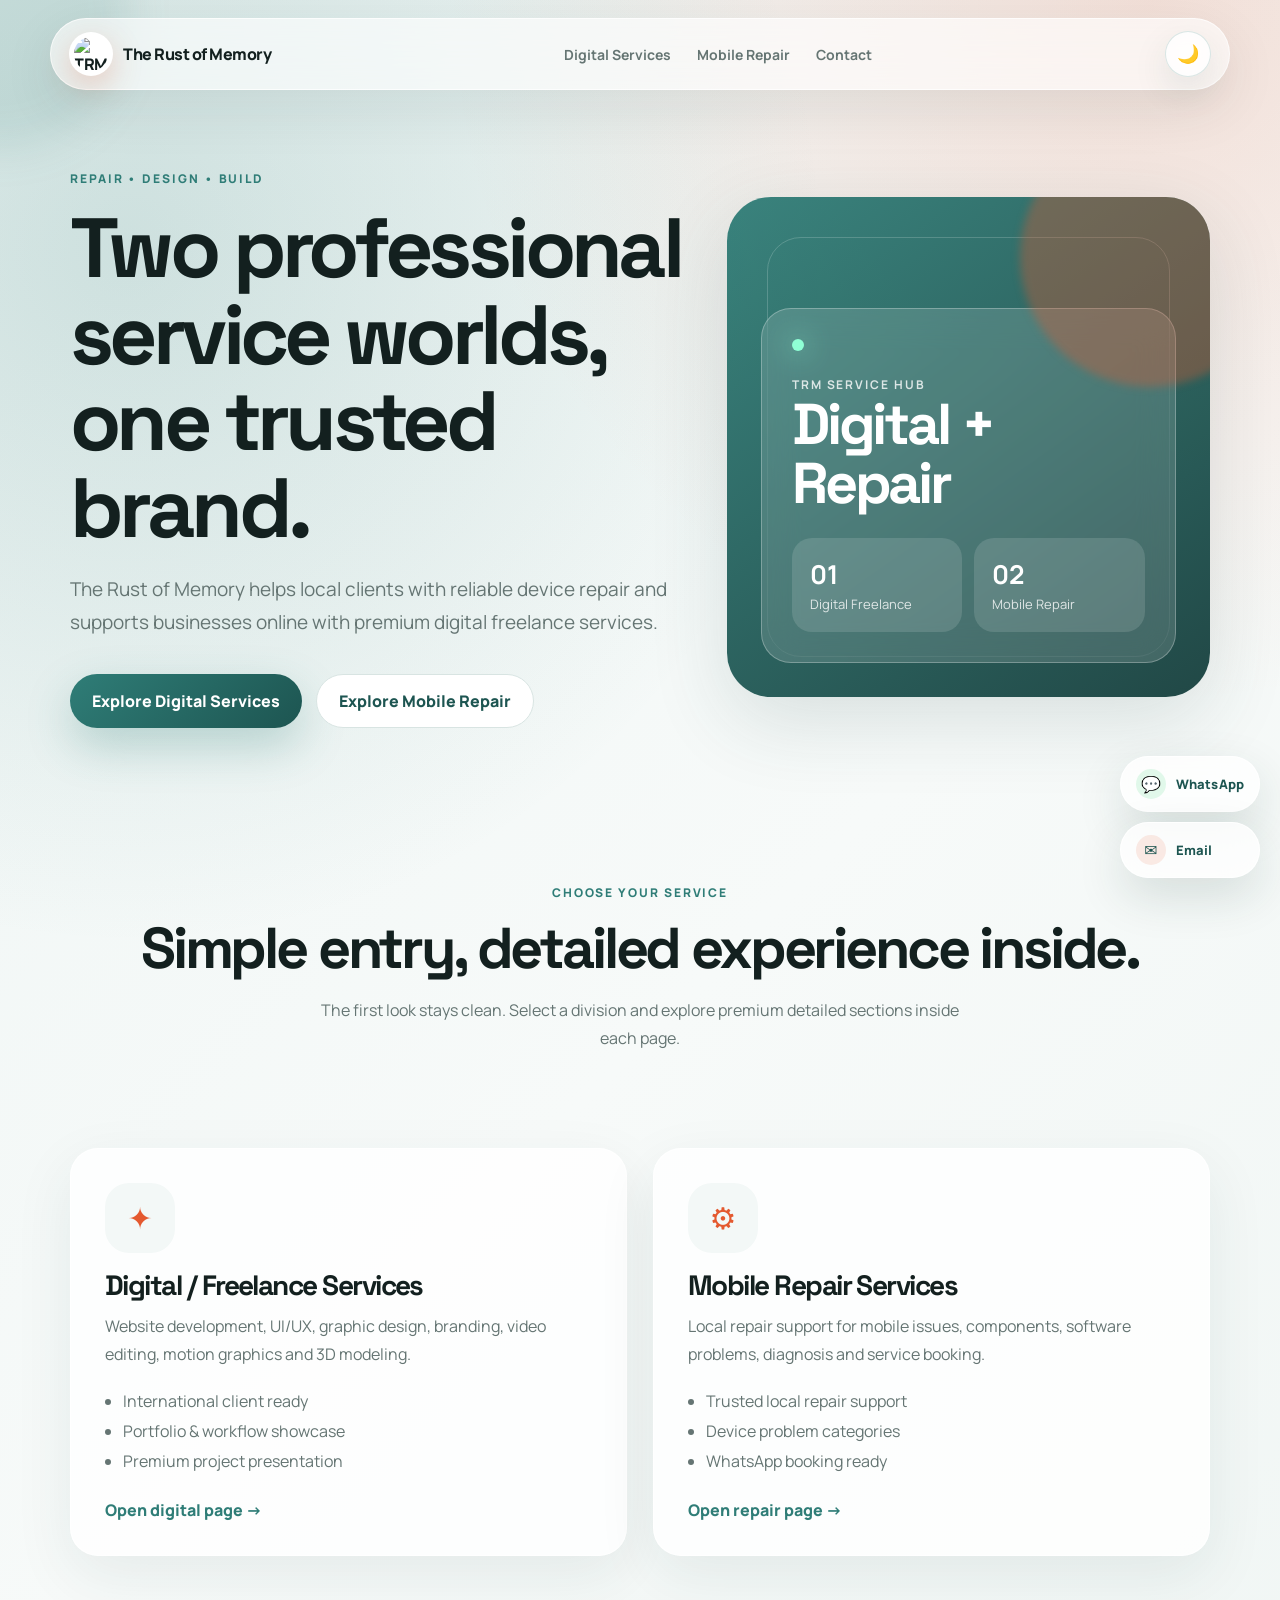
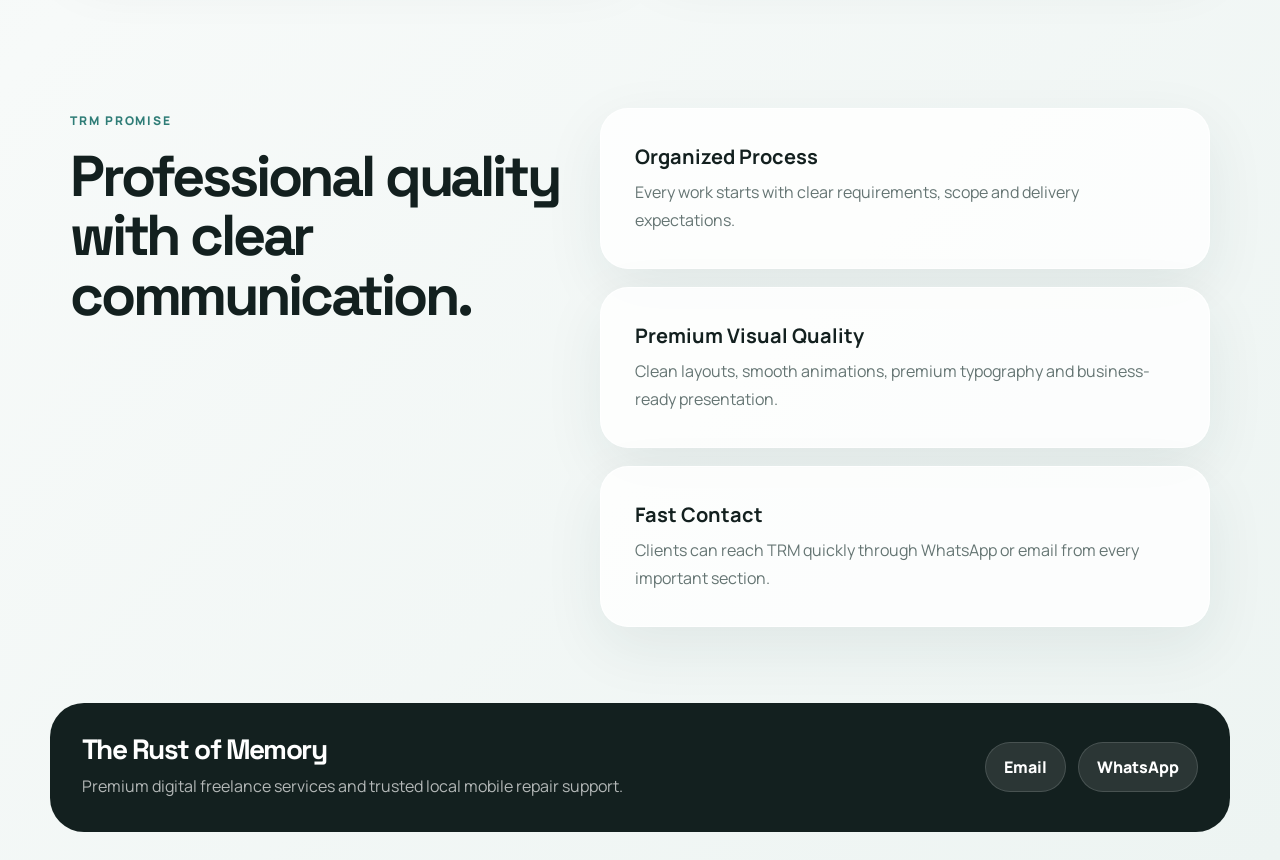
==== index.html @ 003409eb "Add files via upload" ====
<!DOCTYPE html>
<html lang="en">
<head>
  <meta charset="UTF-8" />
  <meta name="viewport" content="width=device-width, initial-scale=1.0" />
  <title>TRM | The Rust of Memory</title>
  <meta name="description" content="TRM — The Rust of Memory provides premium digital freelance services and trusted local mobile repair support." />
  <link rel="preconnect" href="https://fonts.googleapis.com">
  <link rel="preconnect" href="https://fonts.gstatic.com" crossorigin>
  <link href="https://fonts.googleapis.com/css2?family=Manrope:wght@400;500;600;700;800&family=Space+Grotesk:wght@500;600;700&display=swap" rel="stylesheet">
  <link rel="stylesheet" href="styles.css" />
</head>
<body>
  <div class="loader"><img src="assets/logo/trm-logo.png" alt="TRM logo"><span>Loading TRM</span></div>
  <div class="scroll-progress"></div><div class="cursor-glow"></div>
  <header class="site-header">
    <a href="index.html" class="brand"><img src="assets/logo/trm-logo.png" alt="TRM logo"><span>The Rust of Memory</span></a>
    <nav class="nav-links"><a href="freelance.html">Digital Services</a><a href="hardware.html">Mobile Repair</a><a href="#contact">Contact</a></nav>
    <button class="menu-btn" aria-label="Open menu">☰</button>
  </header>
  <main>
    <section class="hero section reveal">
      <div class="hero-copy">
        <span class="eyebrow">Repair • Design • Build</span>
        <h1>Two professional service worlds, one trusted brand.</h1>
        <p>The Rust of Memory helps local clients with reliable device repair and supports businesses online with premium digital freelance services.</p>
        <div class="hero-actions"><a class="btn primary" href="freelance.html">Explore Digital Services</a><a class="btn secondary" href="hardware.html">Explore Mobile Repair</a></div>
      </div>
      <div class="hero-card floating-card"><div class="glass-panel"><span class="status-dot"></span><p class="panel-label">TRM Service Hub</p><h2>Digital + Repair</h2><div class="stat-grid"><div><strong>01</strong><span>Digital Freelance</span></div><div><strong>02</strong><span>Mobile Repair</span></div></div></div></div>
    </section>
    <section class="section section-heading reveal"><span class="eyebrow">Choose your service</span><h2>Simple entry, detailed experience inside.</h2><p>The first look stays clean. Select a division and explore premium detailed sections inside each page.</p></section>
    <section class="service-choice section">
      <a class="choice-card creative reveal" href="freelance.html"><div class="icon-bubble">✦</div><h3>Digital / Freelance Services</h3><p>Website development, UI/UX, graphic design, branding, video editing, motion graphics and 3D modeling.</p><ul><li>International client ready</li><li>Portfolio & workflow showcase</li><li>Premium project presentation</li></ul><span>Open digital page →</span></a>
      <a class="choice-card repair reveal" href="hardware.html"><div class="icon-bubble">⚙</div><h3>Mobile Repair Services</h3><p>Local repair support for mobile issues, components, software problems, diagnosis and service booking.</p><ul><li>Trusted local repair support</li><li>Device problem categories</li><li>WhatsApp booking ready</li></ul><span>Open repair page →</span></a>
    </section>
    <section class="why-section section reveal"><div><span class="eyebrow">TRM Promise</span><h2>Professional quality with clear communication.</h2></div><div class="why-grid"><article><h4>Organized Process</h4><p>Every work starts with clear requirements, scope and delivery expectations.</p></article><article><h4>Premium Visual Quality</h4><p>Clean layouts, smooth animations, premium typography and business-ready presentation.</p></article><article><h4>Fast Contact</h4><p>Clients can reach TRM quickly through WhatsApp or email from every important section.</p></article></div></section>
  </main>
  <footer id="contact" class="site-footer"><div><h3>The Rust of Memory</h3><p>Premium digital freelance services and trusted local mobile repair support.</p></div><div class="footer-actions"><a href="mailto:therustofmemory@gmail.com">Email</a><a href="https://wa.me/919382615603?text=Hi%20TRM,%20I%20would%20like%20to%20discuss%20a%20project." target="_blank" rel="noreferrer">WhatsApp</a></div></footer>
  <div class="contact-widget" aria-label="Quick contact buttons"><a class="contact-btn whatsapp-btn" href="https://wa.me/919382615603?text=Hi%20TRM,%20I%20would%20like%20to%20discuss%20a%20project." target="_blank" rel="noreferrer" aria-label="Chat on WhatsApp"><span>💬</span><small>WhatsApp</small></a><a class="contact-btn email-btn" href="mailto:therustofmemory@gmail.com" aria-label="Send Email"><span>✉️</span><small>Email</small></a></div><button class="back-top">↑</button><script src="script.js"></script>
</body>
</html>
---- styles.css ----
:root{--bg:#eef5f4;--surface:#ffffffcc;--text:#13201f;--muted:#657573;--primary:#2f7d77;--primary-dark:#1d5551;--accent:#e4592f;--gold:#c59f64;--line:#d8e4e2;--shadow:0 24px 80px rgba(35,73,69,.14);--radius:28px}*{box-sizing:border-box;margin:0;padding:0}html{scroll-behavior:smooth}body{font-family:'Manrope',system-ui,sans-serif;background:radial-gradient(circle at 10% 10%,rgba(47,125,119,.18),transparent 28%),radial-gradient(circle at 90% 0%,rgba(228,89,47,.16),transparent 26%),linear-gradient(135deg,#eef5f4 0%,#f7faf9 45%,#edf4f2 100%);color:var(--text);min-height:100vh;overflow-x:hidden}a{text-decoration:none;color:inherit}.section{width:min(1140px,92%);margin:0 auto;padding:76px 0}.compact{padding-top:20px}.loader{position:fixed;inset:0;background:#eef5f4;z-index:999;display:grid;place-items:center;gap:14px;transition:.45s ease}.loader img{width:80px;height:80px;object-fit:cover;border-radius:22px;animation:pulse 1.4s infinite}.loader span{font-weight:800;color:var(--primary-dark)}body.loaded .loader{opacity:0;visibility:hidden}.scroll-progress{position:fixed;top:0;left:0;height:3px;width:0;background:linear-gradient(90deg,var(--primary),var(--accent));z-index:1000}.site-header{width:min(1180px,94%);position:sticky;top:18px;z-index:20;margin:18px auto 0;padding:12px 18px;border:1px solid rgba(255,255,255,.7);border-radius:999px;background:rgba(255,255,255,.62);backdrop-filter:blur(18px);box-shadow:0 18px 55px rgba(24,54,52,.09);display:flex;align-items:center;justify-content:space-between}.brand{display:flex;align-items:center;gap:10px;font-weight:800;letter-spacing:-.03em}.brand img{width:44px;height:44px;object-fit:cover;border-radius:50%;box-shadow:0 10px 30px rgba(228,89,47,.25)}.nav-links{display:flex;gap:26px;color:var(--muted);font-weight:700;font-size:14px}.nav-links a{transition:.25s}.nav-links a:hover{color:var(--accent)}.menu-btn{display:none;border:0;background:var(--text);color:#fff;border-radius:50%;width:42px;height:42px;font-size:18px}.hero{min-height:78vh;display:grid;grid-template-columns:1.12fr .88fr;gap:42px;align-items:center}.eyebrow{display:inline-flex;color:var(--primary);font-weight:800;text-transform:uppercase;letter-spacing:.16em;font-size:12px;margin-bottom:18px}h1,h2,h3{font-family:'Space Grotesk',sans-serif;letter-spacing:-.055em;line-height:1.03}h1{font-size:clamp(44px,7vw,84px);font-weight:700;max-width:880px}h2{font-size:clamp(32px,4.5vw,58px);font-weight:700}h3{font-size:28px}p{color:var(--muted);line-height:1.75;font-size:16px}.hero-copy p,.page-hero p{font-size:19px;max-width:680px;margin-top:22px}.hero-actions{display:flex;gap:14px;flex-wrap:wrap;margin-top:34px}.btn{display:inline-flex;align-items:center;justify-content:center;padding:15px 22px;border-radius:999px;font-weight:800;transition:.3s}.btn.primary{background:linear-gradient(135deg,var(--primary),var(--primary-dark));color:#fff;box-shadow:0 18px 45px rgba(47,125,119,.28)}.btn.secondary{background:#fff;color:var(--primary-dark);border:1px solid var(--line)}.btn:hover{transform:translateY(-4px)}.hero-card{min-height:500px;border-radius:44px;background:linear-gradient(145deg,rgba(47,125,119,.95),rgba(21,62,60,.95));position:relative;overflow:hidden;box-shadow:var(--shadow)}.hero-card:before{content:"";position:absolute;inset:40px;border:1px solid rgba(255,255,255,.18);border-radius:34px}.hero-card:after{content:"";position:absolute;width:260px;height:260px;border-radius:50%;background:rgba(228,89,47,.34);right:-70px;top:-70px;filter:blur(4px)}.floating-card{animation:float 5s ease-in-out infinite}.glass-panel{position:absolute;left:34px;right:34px;bottom:34px;padding:30px;border-radius:30px;background:rgba(255,255,255,.15);border:1px solid rgba(255,255,255,.28);backdrop-filter:blur(18px);color:#fff}.glass-panel p,.glass-panel span{color:rgba(255,255,255,.8)}.panel-label{font-weight:700;text-transform:uppercase;letter-spacing:.16em;font-size:12px}.status-dot{width:12px;height:12px;background:#8fffd5;border-radius:50%;display:inline-block;box-shadow:0 0 28px #8fffd5;margin-bottom:18px}.stat-grid{display:grid;grid-template-columns:1fr 1fr;gap:12px;margin-top:24px}.stat-grid div{padding:18px;border-radius:20px;background:rgba(255,255,255,.13)}.stat-grid strong{display:block;font-size:26px}.stat-grid span{font-size:13px}.section-heading{text-align:center}.section-heading p{max-width:650px;margin:18px auto 0}.service-choice{display:grid;grid-template-columns:1fr 1fr;gap:26px;padding-top:20px}.choice-card,.detail-card,.why-grid article{background:var(--surface);border:1px solid rgba(255,255,255,.8);border-radius:var(--radius);padding:34px;box-shadow:0 20px 60px rgba(30,64,60,.08);transition:.35s;position:relative;overflow:hidden}.choice-card:before,.detail-card:before{content:"";position:absolute;inset:0;background:linear-gradient(135deg,rgba(228,89,47,.10),transparent 45%);opacity:0;transition:.35s}.choice-card:hover,.detail-card:hover,.why-grid article:hover{transform:translateY(-8px);box-shadow:var(--shadow)}.choice-card:hover:before,.detail-card:hover:before{opacity:1}.choice-card h3,.detail-card h3{margin:18px 0 12px}.choice-card span{display:inline-block;margin-top:22px;color:var(--primary);font-weight:800}.choice-card ul{margin:18px 0 0 18px;color:var(--muted);line-height:1.9}.icon-bubble{width:70px;height:70px;border-radius:24px;display:grid;place-items:center;background:#f3f8f7;font-size:30px;color:var(--accent)}.why-section{display:grid;grid-template-columns:.9fr 1.1fr;gap:30px}.why-grid{display:grid;gap:18px}.why-grid h4{font-size:20px;margin-bottom:8px}.page-hero{text-align:center;padding-top:120px}.page-hero p{margin-left:auto;margin-right:auto}.page-hero .btn{margin-top:32px}.details-grid{display:grid;grid-template-columns:repeat(3,1fr);gap:22px}.process,.skills-section,.portfolio,.faq{background:rgba(255,255,255,.48);border:1px solid rgba(255,255,255,.8);border-radius:38px;padding:42px;margin-bottom:76px}.timeline{display:grid;grid-template-columns:repeat(4,1fr);gap:18px;margin-top:28px}.timeline div{background:#fff;border:1px solid var(--line);border-radius:24px;padding:24px}.timeline strong{color:var(--accent);font-size:28px}.timeline h4{margin:8px 0}.skill-list{display:flex;gap:12px;flex-wrap:wrap;margin-top:28px}.skill-list span{padding:12px 16px;background:#fff;border:1px solid var(--line);border-radius:999px;color:var(--primary-dark);font-weight:700}.portfolio-grid{display:grid;grid-template-columns:repeat(4,1fr);gap:16px;margin-top:28px}.portfolio-grid div{min-height:150px;border-radius:24px;background:linear-gradient(135deg,#fff,rgba(47,125,119,.12));border:1px solid var(--line);display:grid;place-items:center;font-weight:800;color:var(--primary-dark)}details{background:#fff;border:1px solid var(--line);border-radius:20px;padding:18px 22px;margin-top:14px}summary{cursor:pointer;font-weight:800}details p{margin-top:12px}.site-footer{width:min(1180px,94%);margin:0 auto 28px;padding:32px;border-radius:34px;background:#13201f;color:#fff;display:flex;align-items:center;justify-content:space-between;gap:28px}.site-footer p{color:rgba(255,255,255,.68);max-width:620px;margin-top:8px}.footer-actions{display:flex;gap:12px}.footer-actions a{padding:13px 18px;border-radius:999px;background:rgba(255,255,255,.1);border:1px solid rgba(255,255,255,.14);font-weight:800}.footer-actions a:hover{background:#fff;color:#13201f}.cursor-glow{position:fixed;width:260px;height:260px;border-radius:50%;background:rgba(47,125,119,.13);pointer-events:none;z-index:-1;filter:blur(20px);transform:translate(-50%,-50%)}.whatsapp-float{position:fixed;right:20px;bottom:22px;z-index:30;background:#13201f;color:#fff;padding:14px 18px;border-radius:999px;font-weight:800;box-shadow:var(--shadow)}.back-top{position:fixed;right:20px;bottom:78px;width:44px;height:44px;border:0;border-radius:50%;background:#fff;color:var(--primary-dark);box-shadow:var(--shadow);font-size:20px;font-weight:800;opacity:0;pointer-events:none;transition:.3s}.back-top.show{opacity:1;pointer-events:auto}.reveal{opacity:0;transform:translateY(26px);transition:opacity .8s,transform .8s}.reveal.active{opacity:1;transform:translateY(0)}@keyframes float{0%,100%{transform:translateY(0)}50%{transform:translateY(-18px)}}@keyframes pulse{50%{transform:scale(1.08)}}@media(max-width:850px){.nav-links{position:absolute;top:76px;right:0;left:0;margin:auto;width:92%;display:none;flex-direction:column;background:#fff;border-radius:24px;padding:22px;box-shadow:var(--shadow)}.nav-links.open{display:flex}.menu-btn{display:block}.hero,.service-choice,.why-section,.details-grid,.timeline,.portfolio-grid{grid-template-columns:1fr}.hero{padding-top:54px}.hero-card{min-height:380px}.site-footer{flex-direction:column;align-items:flex-start}.footer-actions{flex-wrap:wrap}h1{font-size:44px}.section{padding:52px 0}.page-hero{padding-top:70px}.brand span{font-size:13px}}

/* ===== TRM V2 Premium Digital Section Upgrade ===== */
.digital-hero{min-height:76vh;display:grid;grid-template-columns:1.05fr .95fr;gap:54px;align-items:center;position:relative}.digital-hero:before{content:"";position:absolute;width:520px;height:520px;border-radius:50%;right:-180px;top:40px;background:radial-gradient(circle,rgba(228,89,47,.16),transparent 64%);z-index:-1}.digital-hero-copy h1{font-size:clamp(46px,6.5vw,82px)}.digital-orbit{min-height:540px;border-radius:48px;position:relative;background:linear-gradient(145deg,rgba(255,255,255,.76),rgba(255,255,255,.34));border:1px solid rgba(255,255,255,.84);box-shadow:var(--shadow);overflow:hidden;isolation:isolate}.digital-orbit:before{content:"";position:absolute;inset:-80px;background:radial-gradient(circle at 20% 20%,rgba(47,125,119,.24),transparent 30%),radial-gradient(circle at 80% 0%,rgba(228,89,47,.22),transparent 28%),linear-gradient(135deg,rgba(47,125,119,.09),rgba(197,159,100,.12));animation:bgDrift 9s ease-in-out infinite alternate}.digital-orbit:after{content:"";position:absolute;left:50%;top:50%;width:12px;height:12px;border-radius:50%;background:var(--primary);box-shadow:0 0 0 6px rgba(47,125,119,.10),0 0 24px rgba(47,125,119,.55);transform:translate(-50%,-50%) rotate(0deg) translateX(185px);animation:orbitDot 10s linear infinite;z-index:2}.digital-orbit:hover .orbit-item,.digital-orbit:hover .orbit-ring,.digital-orbit:hover:after{animation-play-state:paused}.orbit-ring{position:absolute;inset:82px;border:1px dashed rgba(47,125,119,.34);border-radius:50%;animation:spin 28s linear infinite;z-index:1}.orbit-ring:before,.orbit-ring:after{content:"";position:absolute;width:9px;height:9px;border-radius:50%;background:rgba(47,125,119,.62);box-shadow:0 0 18px rgba(47,125,119,.48)}.orbit-ring:before{left:15%;top:10%}.orbit-ring:after{right:18%;bottom:8%}.orbit-center{position:absolute;left:50%;top:50%;transform:translate(-50%,-50%);width:190px;height:190px;border-radius:50%;background:linear-gradient(135deg,var(--primary),var(--primary-dark));color:#fff;display:grid;place-items:center;text-align:center;box-shadow:0 28px 80px rgba(47,125,119,.32);z-index:5}.orbit-center strong{font-family:'Space Grotesk';font-size:48px;letter-spacing:-.08em}.orbit-center span{display:block;color:rgba(255,255,255,.76);font-weight:800;margin-top:-44px}.orbit-item{--angle:0deg;--radius:190px;position:absolute;left:50%;top:50%;padding:13px 18px;border-radius:999px;background:rgba(255,255,255,.92);backdrop-filter:blur(16px);border:1px solid rgba(255,255,255,.9);box-shadow:0 16px 40px rgba(23,48,47,.12);font-weight:900;color:var(--primary-dark);z-index:4;transform:translate(-50%,-50%) rotate(var(--angle)) translateX(var(--radius)) rotate(calc(-1 * var(--angle)));animation:orbitMove 22s linear infinite;transition:box-shadow .35s,background .35s,scale .35s}.orbit-item:hover{scale:1.08;background:#fff;box-shadow:0 22px 52px rgba(23,48,47,.20)}.item-1{--angle:205deg}.item-2{--angle:330deg}.item-3{--angle:140deg}.item-4{--angle:45deg}.item-5{--angle:270deg}@keyframes orbitMove{from{transform:translate(-50%,-50%) rotate(var(--angle)) translateX(var(--radius)) rotate(calc(-1 * var(--angle)))}to{transform:translate(-50%,-50%) rotate(calc(var(--angle) + 360deg)) translateX(var(--radius)) rotate(calc(-1 * (var(--angle) + 360deg)))}}@keyframes orbitDot{to{transform:translate(-50%,-50%) rotate(360deg) translateX(185px)}}.premium-strip{display:grid;grid-template-columns:repeat(4,1fr);gap:16px;padding-top:0}.premium-strip div,.stats-section div{padding:24px;border-radius:24px;background:rgba(255,255,255,.58);border:1px solid rgba(255,255,255,.8);box-shadow:0 16px 46px rgba(24,54,52,.07)}.premium-strip strong,.premium-strip span{display:block}.premium-strip strong{font-family:'Space Grotesk';font-size:22px;letter-spacing:-.04em}.premium-strip span{color:var(--muted);margin-top:8px;font-size:14px;line-height:1.55}.premium-service-grid{display:grid;grid-template-columns:repeat(3,1fr);gap:22px}.premium-service-card{position:relative;overflow:hidden;padding:34px;border-radius:32px;background:linear-gradient(145deg,rgba(255,255,255,.78),rgba(255,255,255,.45));border:1px solid rgba(255,255,255,.9);box-shadow:0 20px 70px rgba(30,64,60,.09);transition:.45s}.premium-service-card:before{content:"";position:absolute;inset:-2px;background:linear-gradient(135deg,rgba(47,125,119,.28),rgba(228,89,47,.12),transparent 55%);opacity:0;transition:.45s;z-index:-1}.premium-service-card:hover{transform:translateY(-12px) scale(1.01);box-shadow:0 32px 90px rgba(30,64,60,.16)}.premium-service-card:hover:before{opacity:1}.premium-service-card h3{margin:20px 0 12px}.premium-service-card ul{display:grid;gap:9px;margin:20px 0 24px;padding-left:18px;color:var(--muted);line-height:1.5}.premium-service-card a{font-weight:900;color:var(--primary-dark)}.showcase-section{display:grid;grid-template-columns:.85fr 1.15fr;gap:32px;align-items:start}.showcase-copy{position:sticky;top:130px}.showcase-grid{display:grid;grid-template-columns:1fr 1fr;gap:18px}.showcase-card{min-height:230px;border-radius:34px;padding:26px;background:linear-gradient(135deg,rgba(47,125,119,.92),rgba(19,32,31,.96));color:#fff;display:flex;flex-direction:column;justify-content:flex-end;position:relative;overflow:hidden;box-shadow:var(--shadow);transition:.4s}.showcase-card:after{content:"";position:absolute;width:190px;height:190px;border-radius:50%;right:-55px;top:-55px;background:rgba(228,89,47,.3);filter:blur(2px)}.showcase-card:hover{transform:translateY(-8px)}.showcase-card span{color:rgba(255,255,255,.68);font-weight:900;text-transform:uppercase;letter-spacing:.16em;font-size:12px;z-index:1}.showcase-card strong{font-family:'Space Grotesk';font-size:26px;margin-top:8px;z-index:1}.showcase-card.tall{min-height:480px;grid-row:span 2}.showcase-card.wide{grid-column:span 2}.case-study{display:grid;grid-template-columns:.85fr 1.15fr;gap:26px;align-items:start;background:rgba(19,32,31,.96);border-radius:42px;padding:46px;color:#fff}.case-study p{color:rgba(255,255,255,.7)}.case-study .eyebrow{color:#8fffd5}.case-grid{display:grid;grid-template-columns:repeat(3,1fr);gap:16px}.case-grid article{border:1px solid rgba(255,255,255,.13);background:rgba(255,255,255,.07);border-radius:24px;padding:24px}.case-grid strong{color:var(--gold);font-size:28px}.case-grid h4{margin:12px 0 8px;font-size:20px}.premium-tags span{transition:.3s}.premium-tags span:hover{transform:translateY(-4px);background:var(--primary-dark);color:#fff}.industries{background:rgba(255,255,255,.48);border:1px solid rgba(255,255,255,.8);border-radius:38px;padding:42px;margin-bottom:76px}.industry-grid{display:grid;grid-template-columns:repeat(5,1fr);gap:14px;margin-top:28px}.industry-grid span{padding:18px;border-radius:20px;background:#fff;border:1px solid var(--line);font-weight:900;text-align:center;color:var(--primary-dark)}.premium-timeline{grid-template-columns:repeat(5,1fr)}.stats-section{display:grid;grid-template-columns:repeat(4,1fr);gap:16px;text-align:center;padding-top:0}.stats-section strong{display:block;font-family:'Space Grotesk';font-size:52px;color:var(--primary-dark);letter-spacing:-.06em}.stats-section strong:after{content:"+";font-size:32px;color:var(--accent)}.stats-section div:last-child strong:after{content:"%"}.stats-section span{display:block;color:var(--muted);font-weight:800}.quote-box{display:grid;grid-template-columns:.9fr 1.1fr;gap:32px;align-items:start;background:linear-gradient(135deg,rgba(255,255,255,.68),rgba(255,255,255,.38));border:1px solid rgba(255,255,255,.84);border-radius:42px;padding:44px;margin-bottom:76px;box-shadow:var(--shadow)}.quote-form{display:grid;grid-template-columns:1fr 1fr;gap:14px}.quote-form input,.quote-form select,.quote-form textarea{width:100%;border:1px solid var(--line);border-radius:18px;background:#fff;padding:15px 16px;font:inherit;color:var(--text);outline:none}.quote-form textarea{grid-column:span 2;min-height:130px;resize:vertical}.quote-form button{border:0;cursor:pointer;grid-column:span 2}.final-cta{text-align:center;border-radius:48px;background:radial-gradient(circle at 20% 0%,rgba(228,89,47,.18),transparent 34%),linear-gradient(135deg,var(--primary),var(--primary-dark));color:#fff;padding:70px 30px;margin-bottom:76px;box-shadow:var(--shadow)}.final-cta .eyebrow{color:#bfffe9}.final-cta h2{max-width:760px;margin:0 auto 28px}.final-cta .btn.primary{background:#fff;color:var(--primary-dark)}.magnetic{position:relative;overflow:hidden}.magnetic:after{content:"";position:absolute;inset:0;background:linear-gradient(90deg,transparent,rgba(255,255,255,.32),transparent);transform:translateX(-120%);transition:.55s}.magnetic:hover:after{transform:translateX(120%)}@keyframes spin{to{transform:rotate(360deg)}}@keyframes bgDrift{to{transform:translate(30px,-20px) scale(1.05)}}@media(max-width:850px){.orbit-item{--radius:135px;padding:10px 14px;font-size:13px}.digital-orbit:after{transform:translate(-50%,-50%) rotate(0deg) translateX(132px)}@keyframes orbitDot{to{transform:translate(-50%,-50%) rotate(360deg) translateX(132px)}}.digital-hero,.premium-strip,.premium-service-grid,.showcase-section,.case-study,.case-grid,.industry-grid,.premium-timeline,.stats-section,.quote-box{grid-template-columns:1fr}.digital-orbit{min-height:390px}.orbit-ring{inset:52px}.orbit-center{width:145px;height:145px}.orbit-center strong{font-size:36px}.orbit-center span{margin-top:-30px;font-size:13px}.showcase-copy{position:static}.showcase-card.tall,.showcase-card.wide{grid-row:auto;grid-column:auto;min-height:230px}.quote-form,.quote-form textarea,.quote-form button{grid-column:auto}.premium-strip{padding-top:0}.industry-grid{grid-template-columns:1fr 1fr}}

@media (prefers-reduced-motion:reduce){.orbit-item,.orbit-ring,.digital-orbit:before,.digital-orbit:after{animation:none!important}}

/* Auto-moving tools row - logo only, same TRM light theme, no manual scroll */
.tools-marquee{
  width:100%;
  overflow:hidden;
  margin-top:30px;
  padding:6px 0 10px;
  position:relative;
  -webkit-mask-image:linear-gradient(90deg,transparent 0%,#000 8%,#000 92%,transparent 100%);
  mask-image:linear-gradient(90deg,transparent 0%,#000 8%,#000 92%,transparent 100%);
}
.tools-track{
  display:flex;
  width:max-content;
  gap:14px;
  animation:toolsMoveRight 24s linear infinite;
  will-change:transform;
}
.tools-marquee:hover .tools-track{animation-play-state:paused}
.tools-set{display:flex;gap:14px;flex-shrink:0;padding-right:14px}
.tool-logo{
  width:62px;
  height:62px;
  background:#fff;
  border:1px solid var(--line);
  border-radius:22px;
  display:grid;
  place-items:center;
  box-shadow:0 12px 28px rgba(30,64,60,.06);
  transition:.25s ease;
}
.tool-logo img{
  width:30px;
  height:30px;
  object-fit:contain;
  display:block;
}
.tool-logo:hover{
  transform:translateY(-4px) scale(1.04);
  border-color:rgba(47,125,119,.35);
  box-shadow:0 18px 38px rgba(30,64,60,.12);
}
.tool-logo.canva-logo img{filter:none}
@keyframes toolsMoveRight{
  from{transform:translateX(-50%)}
  to{transform:translateX(0)}
}
@media(max-width:650px){
  .tools-track{animation-duration:16s}
  .tool-logo{width:52px;height:52px;border-radius:18px}
  .tool-logo img{width:26px;height:26px}
}
@media(prefers-reduced-motion:reduce){
  .tools-track{animation:none;transform:none}
}


/* Premium floating WhatsApp + Email contact widget */
.whatsapp-float{display:none!important}
.contact-widget{position:fixed;right:20px;bottom:22px;z-index:35;display:flex;flex-direction:column;gap:10px}
.contact-btn{min-width:132px;display:flex;align-items:center;gap:10px;padding:12px 15px;border-radius:999px;font-weight:900;background:rgba(255,255,255,.78);border:1px solid rgba(255,255,255,.9);backdrop-filter:blur(18px);box-shadow:0 18px 48px rgba(24,54,52,.14);color:var(--primary-dark);transition:transform .28s ease,box-shadow .28s ease,background .28s ease}
.contact-btn span{width:30px;height:30px;border-radius:50%;display:grid;place-items:center;background:#f3f8f7;font-size:16px}
.contact-btn small{font-size:13px;letter-spacing:.01em}
.contact-btn:hover{transform:translateY(-4px);background:#fff;box-shadow:0 24px 60px rgba(24,54,52,.20)}
.whatsapp-btn span{background:rgba(37,211,102,.13)}
.email-btn span{background:rgba(228,89,47,.12)}
.back-top{bottom:132px}
@media(max-width:650px){.contact-widget{right:14px;bottom:16px}.contact-btn{min-width:48px;width:48px;height:48px;padding:0;justify-content:center}.contact-btn small{display:none}.contact-btn span{background:transparent}.back-top{right:14px;bottom:126px}}

/* ===== TRM Final Logo Update ===== */
.loader img,
.brand img{
  object-fit:contain;
  background:#fff;
  padding:5px;
}

/* Digital orbit center now uses only TRM logo, no text/background circle */
.digital-orbit .orbit-center{
  width:210px;
  height:210px;
  border-radius:0;
  background:transparent!important;
  box-shadow:none!important;
  display:grid;
  place-items:center;
  z-index:6;
}
.digital-orbit .orbit-center img{
  width:180px;
  height:180px;
  object-fit:contain;
  display:block;
  filter:drop-shadow(0 28px 48px rgba(19,32,31,.26));
  background:transparent;
}
.digital-orbit .orbit-center strong,
.digital-orbit .orbit-center span{display:none!important}

@media(max-width:850px){
  .digital-orbit .orbit-center{width:150px;height:150px}
  .digital-orbit .orbit-center img{width:132px;height:132px}
}

/* ===== TRM V2.6 Premium Dark Mode Toggle ===== */
.theme-toggle{
  width:46px;
  height:46px;
  border:1px solid rgba(47,125,119,.18);
  border-radius:50%;
  background:rgba(255,255,255,.72);
  color:var(--primary-dark);
  display:grid;
  place-items:center;
  cursor:pointer;
  font-size:18px;
  box-shadow:0 14px 36px rgba(24,54,52,.10);
  backdrop-filter:blur(16px);
  transition:transform .28s ease, background .28s ease, color .28s ease, box-shadow .28s ease;
}
.theme-toggle:hover{transform:translateY(-3px) rotate(10deg);box-shadow:0 20px 48px rgba(24,54,52,.16)}
body, .site-header, .choice-card, .detail-card, .why-grid article, .process, .skills-section, .portfolio, .faq, .premium-service-card, .tools-marquee, .tool-logo, .quote-box, .digital-orbit, .industries, .timeline div, details, .contact-btn, .btn, .site-footer{transition:background .45s ease,color .45s ease,border-color .45s ease,box-shadow .45s ease}
body.dark-mode{
  --bg:#0b1114;
  --surface:rgba(17,24,39,.76);
  --text:#f8fafc;
  --muted:#cbd5e1;
  --primary:#14b8a6;
  --primary-dark:#5eead4;
  --accent:#f59e6c;
  --gold:#e6bf77;
  --line:rgba(255,255,255,.10);
  --shadow:0 24px 80px rgba(0,0,0,.34);
  background:radial-gradient(circle at 10% 10%,rgba(20,184,166,.16),transparent 28%),radial-gradient(circle at 90% 0%,rgba(228,89,47,.13),transparent 26%),linear-gradient(135deg,#081012 0%,#0b1114 48%,#101b1c 100%);
  color:var(--text);
}
body.dark-mode .loader{background:#0b1114}
body.dark-mode .site-header{background:rgba(13,20,23,.72);border-color:rgba(255,255,255,.10);box-shadow:0 18px 55px rgba(0,0,0,.28)}
body.dark-mode .brand img, body.dark-mode .loader img{background:#fff}
body.dark-mode .nav-links{color:#cbd5e1}
body.dark-mode .nav-links a:hover{color:#5eead4}
body.dark-mode .theme-toggle{background:rgba(17,24,39,.78);color:#5eead4;border-color:rgba(94,234,212,.22);box-shadow:0 0 28px rgba(20,184,166,.16)}
body.dark-mode .menu-btn{background:#f8fafc;color:#0b1114}
body.dark-mode .btn.secondary{background:rgba(255,255,255,.06);color:#f8fafc;border-color:rgba(255,255,255,.12)}
body.dark-mode .choice-card,
body.dark-mode .detail-card,
body.dark-mode .why-grid article,
body.dark-mode .process,
body.dark-mode .skills-section,
body.dark-mode .portfolio,
body.dark-mode .faq,
body.dark-mode .industries,
body.dark-mode .quote-box,
body.dark-mode .premium-service-card,
body.dark-mode .premium-strip div,
body.dark-mode .stats-section div{
  background:rgba(17,24,39,.70);
  border-color:rgba(255,255,255,.09);
  box-shadow:0 22px 70px rgba(0,0,0,.28);
}
body.dark-mode .icon-bubble,
body.dark-mode .timeline div,
body.dark-mode details,
body.dark-mode .skill-list span,
body.dark-mode .industry-grid span,
body.dark-mode .tool-logo,
body.dark-mode .quote-form input,
body.dark-mode .quote-form select,
body.dark-mode .quote-form textarea{
  background:rgba(255,255,255,.06);
  border-color:rgba(255,255,255,.10);
  color:#f8fafc;
}
body.dark-mode .digital-orbit{background:linear-gradient(145deg,rgba(17,24,39,.72),rgba(15,23,42,.42));border-color:rgba(255,255,255,.10)}
body.dark-mode .digital-orbit:before{background:radial-gradient(circle at 20% 20%,rgba(20,184,166,.22),transparent 30%),radial-gradient(circle at 80% 0%,rgba(228,89,47,.12),transparent 28%),linear-gradient(135deg,rgba(20,184,166,.08),rgba(197,159,100,.07))}
body.dark-mode .orbit-ring{border-color:rgba(94,234,212,.24)}
body.dark-mode .orbit-item{background:rgba(255,255,255,.86);color:#1d5551;box-shadow:0 14px 40px rgba(0,0,0,.22)}
body.dark-mode .digital-orbit .orbit-center img{filter:drop-shadow(0 30px 55px rgba(94,234,212,.25))}
body.dark-mode .tool-logo img{filter:none}
body.dark-mode .site-footer{background:#071012;border:1px solid rgba(255,255,255,.08)}
body.dark-mode .contact-btn{background:rgba(17,24,39,.78);border-color:rgba(255,255,255,.10);color:#f8fafc;box-shadow:0 18px 48px rgba(0,0,0,.30)}
body.dark-mode .contact-btn:hover{background:rgba(30,41,59,.92)}
body.dark-mode .contact-btn span{background:rgba(255,255,255,.08)}
body.dark-mode .back-top{background:#111827;color:#5eead4;border:1px solid rgba(255,255,255,.10)}
body.dark-mode .cursor-glow{background:rgba(20,184,166,.10)}
body.dark-mode .showcase-card,
body.dark-mode .case-study{box-shadow:0 24px 80px rgba(0,0,0,.34)}

@media(max-width:850px){body.dark-mode .nav-links{background:#111827;border:1px solid rgba(255,255,255,.10)}}
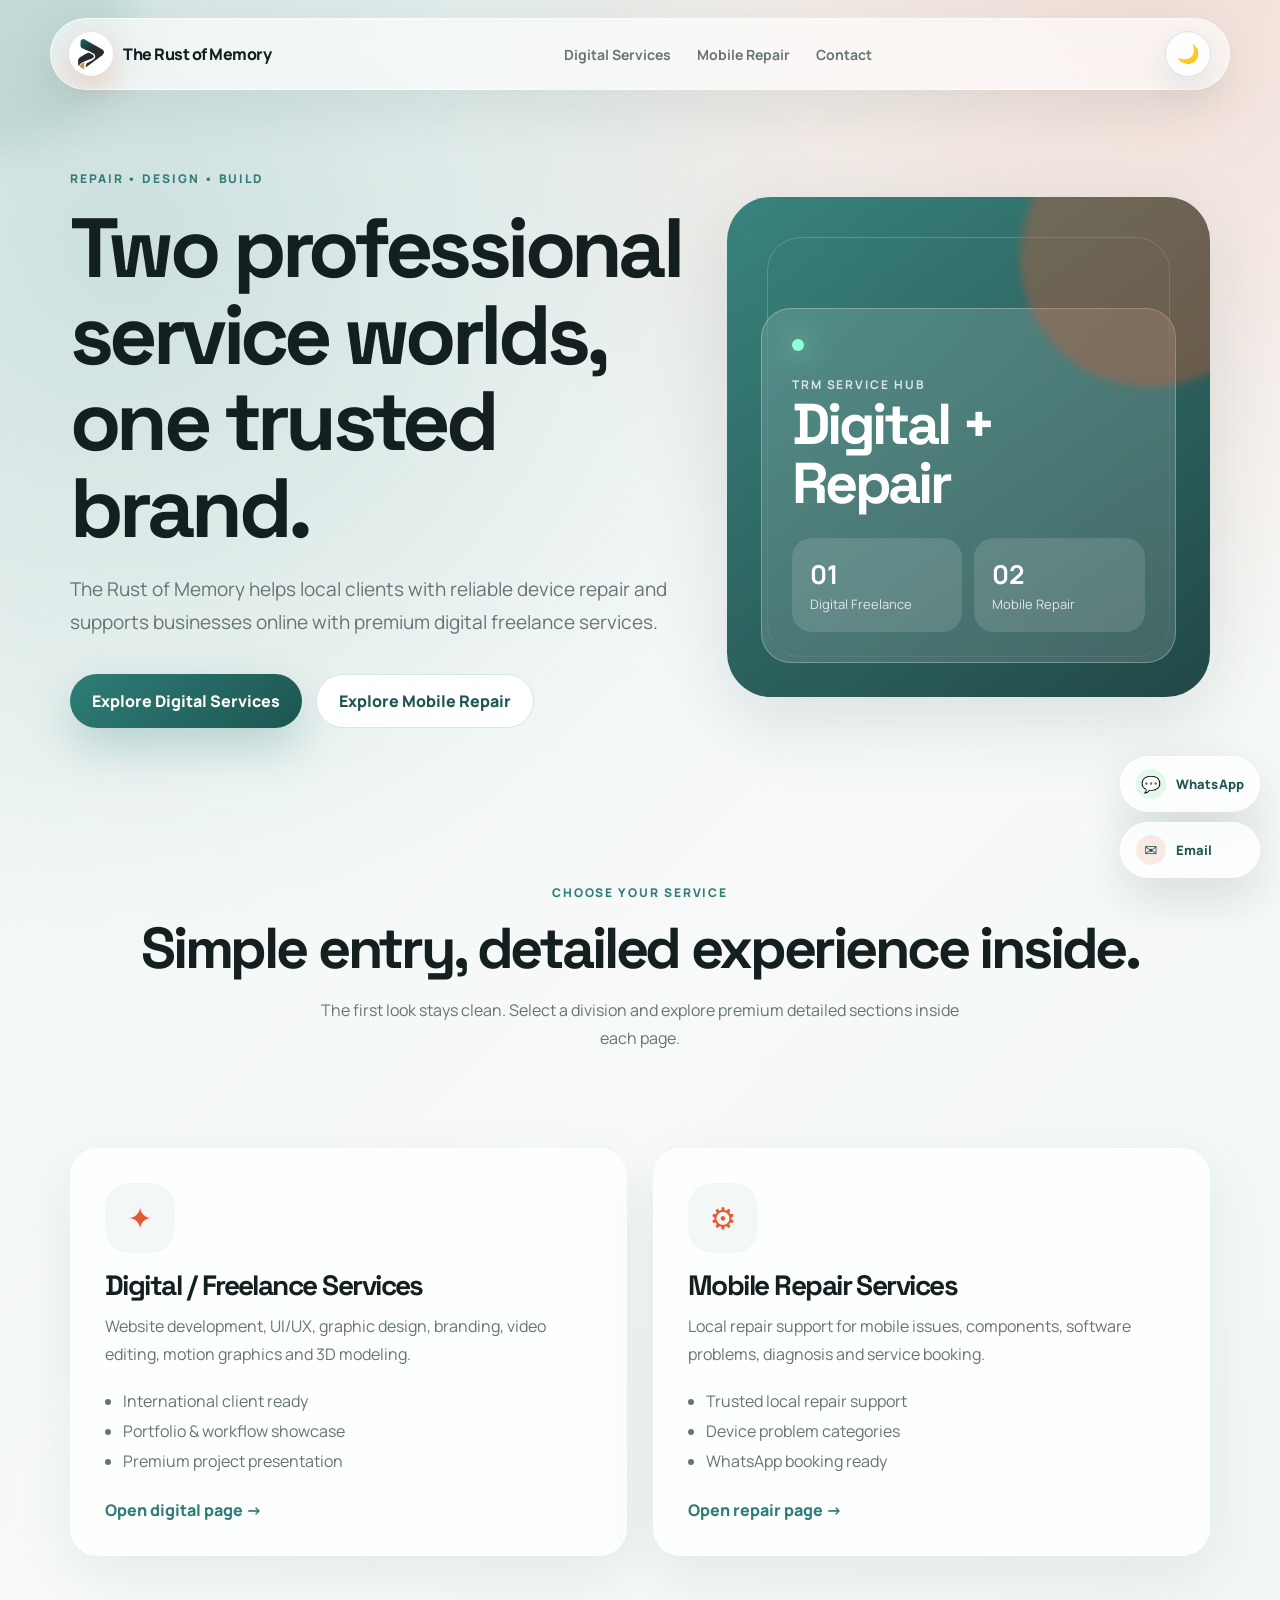
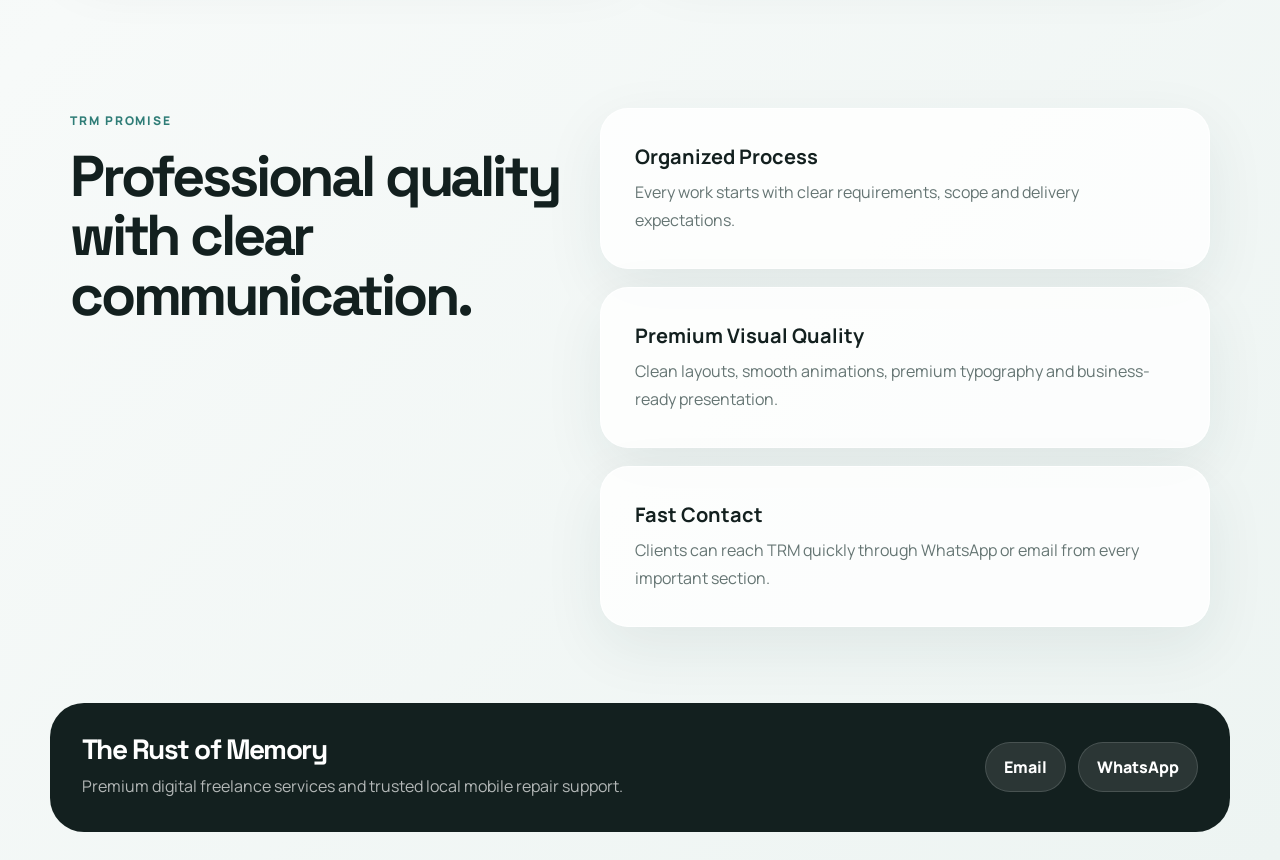
==== commit 688529f4: "Update index.html" ====
--- a/index.html
+++ b/index.html
@@ -11,10 +11,10 @@
   <link rel="stylesheet" href="styles.css" />
 </head>
 <body>
-  <div class="loader"><img src="assets/logo/trm-logo.png" alt="TRM logo"><span>Loading TRM</span></div>
+  <div class="loader"><img src="./trm-logo.png" alt="TRM logo"><span>Loading TRM</span></div>
   <div class="scroll-progress"></div><div class="cursor-glow"></div>
   <header class="site-header">
-    <a href="index.html" class="brand"><img src="assets/logo/trm-logo.png" alt="TRM logo"><span>The Rust of Memory</span></a>
+    <a href="index.html" class="brand"><img src="./trm-logo.png" alt="TRM logo"><span>The Rust of Memory</span></a>
     <nav class="nav-links"><a href="freelance.html">Digital Services</a><a href="hardware.html">Mobile Repair</a><a href="#contact">Contact</a></nav>
     <button class="menu-btn" aria-label="Open menu">☰</button>
   </header>
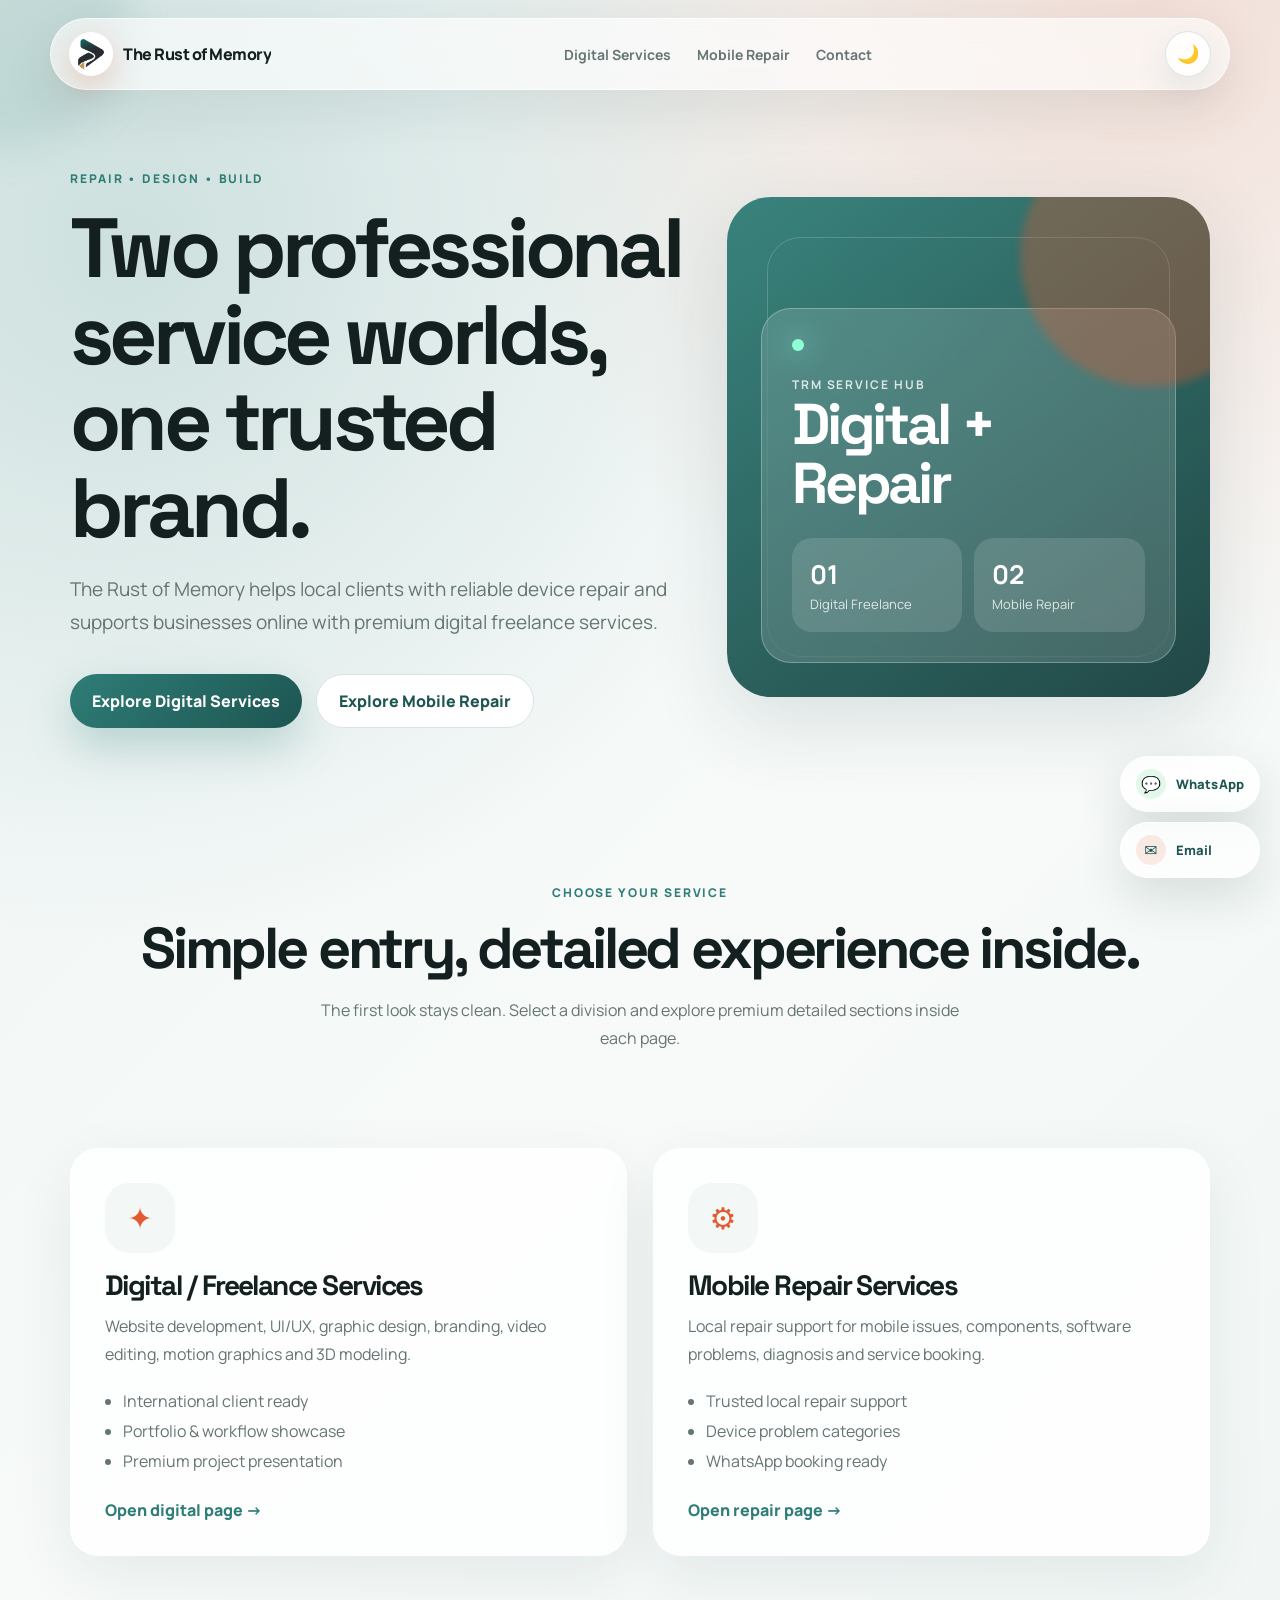
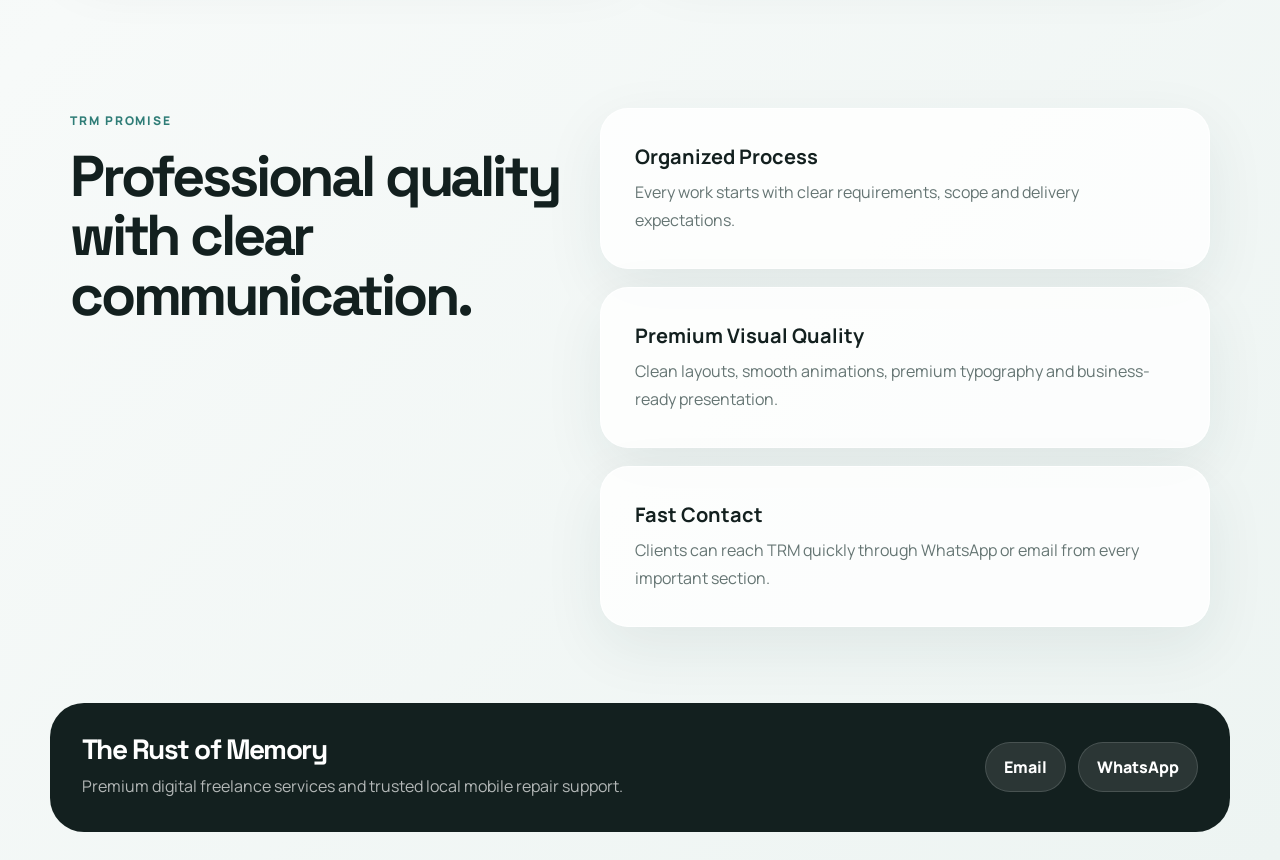
==== commit f8dfc94d: "Add files via upload" ====
--- a/index.html
+++ b/index.html
@@ -8,13 +8,14 @@
   <link rel="preconnect" href="https://fonts.googleapis.com">
   <link rel="preconnect" href="https://fonts.gstatic.com" crossorigin>
   <link href="https://fonts.googleapis.com/css2?family=Manrope:wght@400;500;600;700;800&family=Space+Grotesk:wght@500;600;700&display=swap" rel="stylesheet">
-  <link rel="stylesheet" href="styles.css" />
+  <link rel="stylesheet" href="./styles.css?v=3" />
+  <link rel="icon" type="image/png" href="./favicon.png">
 </head>
 <body>
-  <div class="loader"><img src="./trm-logo.png" alt="TRM logo"><span>Loading TRM</span></div>
+  <div class="loader"><img src="assets/logo/trm-logo.png" alt="TRM logo"><span>Loading TRM</span></div>
   <div class="scroll-progress"></div><div class="cursor-glow"></div>
   <header class="site-header">
-    <a href="index.html" class="brand"><img src="./trm-logo.png" alt="TRM logo"><span>The Rust of Memory</span></a>
+    <a href="index.html" class="brand"><img src="assets/logo/trm-logo.png" alt="TRM logo"><span>The Rust of Memory</span></a>
     <nav class="nav-links"><a href="freelance.html">Digital Services</a><a href="hardware.html">Mobile Repair</a><a href="#contact">Contact</a></nav>
     <button class="menu-btn" aria-label="Open menu">☰</button>
   </header>
@@ -36,6 +37,6 @@
     <section class="why-section section reveal"><div><span class="eyebrow">TRM Promise</span><h2>Professional quality with clear communication.</h2></div><div class="why-grid"><article><h4>Organized Process</h4><p>Every work starts with clear requirements, scope and delivery expectations.</p></article><article><h4>Premium Visual Quality</h4><p>Clean layouts, smooth animations, premium typography and business-ready presentation.</p></article><article><h4>Fast Contact</h4><p>Clients can reach TRM quickly through WhatsApp or email from every important section.</p></article></div></section>
   </main>
   <footer id="contact" class="site-footer"><div><h3>The Rust of Memory</h3><p>Premium digital freelance services and trusted local mobile repair support.</p></div><div class="footer-actions"><a href="mailto:therustofmemory@gmail.com">Email</a><a href="https://wa.me/919382615603?text=Hi%20TRM,%20I%20would%20like%20to%20discuss%20a%20project." target="_blank" rel="noreferrer">WhatsApp</a></div></footer>
-  <div class="contact-widget" aria-label="Quick contact buttons"><a class="contact-btn whatsapp-btn" href="https://wa.me/919382615603?text=Hi%20TRM,%20I%20would%20like%20to%20discuss%20a%20project." target="_blank" rel="noreferrer" aria-label="Chat on WhatsApp"><span>💬</span><small>WhatsApp</small></a><a class="contact-btn email-btn" href="mailto:therustofmemory@gmail.com" aria-label="Send Email"><span>✉️</span><small>Email</small></a></div><button class="back-top">↑</button><script src="script.js"></script>
+  <div class="contact-widget" aria-label="Quick contact buttons"><a class="contact-btn whatsapp-btn" href="https://wa.me/919382615603?text=Hi%20TRM,%20I%20would%20like%20to%20discuss%20a%20project." target="_blank" rel="noreferrer" aria-label="Chat on WhatsApp"><span>💬</span><small>WhatsApp</small></a><a class="contact-btn email-btn" href="mailto:therustofmemory@gmail.com" aria-label="Send Email"><span>✉️</span><small>Email</small></a></div><button class="back-top" type="button" aria-label="Back to top">↑</button><script src="./script.js?v=3"></script>
 </body>
 </html>
--- a/styles.css
+++ b/styles.css
@@ -193,3 +193,66 @@
 body.dark-mode .case-study{box-shadow:0 24px 80px rgba(0,0,0,.34)}
 
 @media(max-width:850px){body.dark-mode .nav-links{background:#111827;border:1px solid rgba(255,255,255,.10)}}
+
+
+/* =========================================================
+   TRM responsive optimization layer v3
+   Desktop + tablet + mobile polish for GitHub Pages
+   ========================================================= */
+html{font-size:16px;-webkit-text-size-adjust:100%}
+body{width:100%;max-width:100%;touch-action:manipulation}
+img,svg,video,canvas{max-width:100%;height:auto}
+main{width:100%;overflow:hidden}.site-header,.section,.site-footer{max-width:calc(100% - 20px)}
+.site-header{gap:14px}.brand{min-width:0}.brand span{white-space:nowrap;overflow:hidden;text-overflow:ellipsis}.nav-links a{white-space:nowrap}.theme-toggle,.menu-btn{flex:0 0 auto}.btn{min-height:50px;text-align:center}.hero-copy,.digital-hero-copy{min-width:0}.hero-copy p,.page-hero p,.digital-hero-copy p{max-width:680px}.hero-card,.digital-orbit{width:100%}.digital-orbit .orbit-center img{aspect-ratio:1/1}.showcase-copy{z-index:2}.quote-form input,.quote-form select,.quote-form textarea{font-size:16px}.contact-widget{max-width:calc(100vw - 28px)}
+
+@media(max-width:1180px){
+  .section{width:min(1040px,92%)}
+  .hero,.digital-hero{grid-template-columns:1fr;gap:34px;min-height:auto;padding-top:62px}
+  .hero-copy,.digital-hero-copy{text-align:left}
+  .digital-orbit,.hero-card{max-width:620px;margin:0 auto;min-height:460px}
+  .digital-orbit .orbit-center{width:170px;height:170px}.digital-orbit .orbit-center img{width:150px;height:150px}
+  .orbit-item{--radius:150px!important;padding:13px 18px;font-size:15px}
+  .premium-service-grid,.details-grid{grid-template-columns:repeat(2,1fr)}
+  .premium-strip,.stats-section,.portfolio-grid{grid-template-columns:repeat(2,1fr)}
+  .industry-grid{grid-template-columns:repeat(3,1fr)}
+  .premium-timeline,.timeline{grid-template-columns:repeat(2,1fr)}
+}
+
+@media(max-width:900px){
+  .site-header{top:10px;margin-top:10px;padding:10px 12px;border-radius:24px}
+  .brand img{width:42px;height:42px}.brand span{font-size:15px;max-width:42vw}
+  .theme-toggle,.menu-btn{width:42px;height:42px}
+  .nav-links{position:absolute;top:68px;right:0;left:0;margin:auto;width:100%;display:none;flex-direction:column;gap:6px;background:rgba(255,255,255,.94);border:1px solid rgba(255,255,255,.9);border-radius:22px;padding:12px;box-shadow:var(--shadow);backdrop-filter:blur(18px)}
+  .nav-links.open{display:flex}.nav-links a{padding:13px 14px;border-radius:16px;background:rgba(47,125,119,.06)}.menu-btn{display:grid;place-items:center}
+  .section{width:min(760px,92%);padding:48px 0}.compact{padding-top:10px}
+  h1{font-size:clamp(38px,8vw,58px);line-height:1.02}h2{font-size:clamp(30px,6.5vw,46px)}h3{font-size:24px}
+  p,.hero-copy p,.page-hero p,.digital-hero-copy p{font-size:16px;line-height:1.65}.eyebrow{font-size:11px;letter-spacing:.13em}
+  .hero-actions{gap:12px;margin-top:26px}.btn{padding:14px 18px}
+  .service-choice,.why-section,.showcase-section,.case-grid,.quote-box{grid-template-columns:1fr}.showcase-copy{position:static}.showcase-grid{grid-template-columns:1fr 1fr}
+  .site-footer{flex-direction:column;align-items:flex-start;padding:26px;border-radius:26px}.footer-actions{flex-wrap:wrap}
+  .process,.skills-section,.portfolio,.faq,.industries,.quote-box{padding:28px;border-radius:28px;margin-bottom:48px}
+}
+
+@media(max-width:640px){
+  .site-header{width:calc(100% - 18px);max-width:calc(100% - 18px);padding:8px 9px;border-radius:22px}.brand{gap:8px}.brand img{width:38px;height:38px}.brand span{font-size:14px;max-width:46vw}.theme-toggle,.menu-btn{width:38px;height:38px;font-size:16px}
+  .section{width:min(100% - 28px,560px);padding:40px 0}.hero,.digital-hero{padding-top:38px;gap:28px}
+  h1{font-size:clamp(34px,10.5vw,44px);letter-spacing:-.06em}h2{font-size:clamp(28px,8vw,38px)}h3{font-size:22px}
+  .hero-actions{flex-direction:column}.hero-actions .btn,.page-hero .btn,.final-cta .btn{width:100%}
+  .hero-card{min-height:330px;border-radius:30px}.hero-card:before{inset:22px;border-radius:24px}.glass-panel{left:18px;right:18px;bottom:18px;padding:20px;border-radius:22px}.stat-grid{grid-template-columns:1fr;gap:10px}.stat-grid div{padding:14px}
+  .digital-orbit{min-height:360px;border-radius:30px}.orbit-ring{inset:55px}.orbit-item{--radius:118px!important;padding:10px 14px;border-radius:999px;font-size:13px}.digital-orbit .orbit-center{width:118px;height:118px}.digital-orbit .orbit-center img{width:104px;height:104px}
+  .premium-strip,.premium-service-grid,.details-grid,.stats-section,.portfolio-grid,.timeline,.premium-timeline,.industry-grid{grid-template-columns:1fr}
+  .choice-card,.detail-card,.premium-service-card,.why-grid article{padding:24px;border-radius:24px}.icon-bubble{width:58px;height:58px;border-radius:19px;font-size:26px}
+  .showcase-grid{grid-template-columns:1fr}.showcase-card,.showcase-card.tall,.showcase-card.wide{min-height:205px;grid-column:auto;grid-row:auto}
+  .case-grid article{padding:20px}.quote-box{gap:22px}.quote-form{grid-template-columns:1fr}.quote-form textarea,.quote-form button{grid-column:auto}.final-cta{padding:44px 20px;border-radius:30px}
+  .footer-actions{width:100%}.footer-actions a{flex:1;text-align:center}.contact-widget{right:12px;bottom:12px}.back-top{right:12px;bottom:118px}
+  .cursor-glow{display:none}
+}
+
+@media(max-width:380px){
+  .brand span{max-width:38vw;font-size:13px}.site-header{gap:6px}.theme-toggle,.menu-btn{width:36px;height:36px}.section{width:min(100% - 22px,360px)}
+  h1{font-size:32px}.btn{font-size:14px;padding:13px 15px}.orbit-item{--radius:105px!important;font-size:12px;padding:9px 12px}.digital-orbit{min-height:330px}.digital-orbit .orbit-center{width:100px;height:100px}.digital-orbit .orbit-center img{width:88px;height:88px}
+}
+
+@media(hover:none){.btn:hover,.choice-card:hover,.detail-card:hover,.why-grid article:hover,.premium-service-card:hover,.showcase-card:hover,.tool-logo:hover,.contact-btn:hover{transform:none}.magnetic{transform:none!important}}
+@media(pointer:coarse){.cursor-glow{display:none}}
+@media(prefers-reduced-motion:reduce){*,*::before,*::after{animation-duration:.001ms!important;animation-iteration-count:1!important;scroll-behavior:auto!important;transition-duration:.001ms!important}.reveal{opacity:1!important;transform:none!important}}
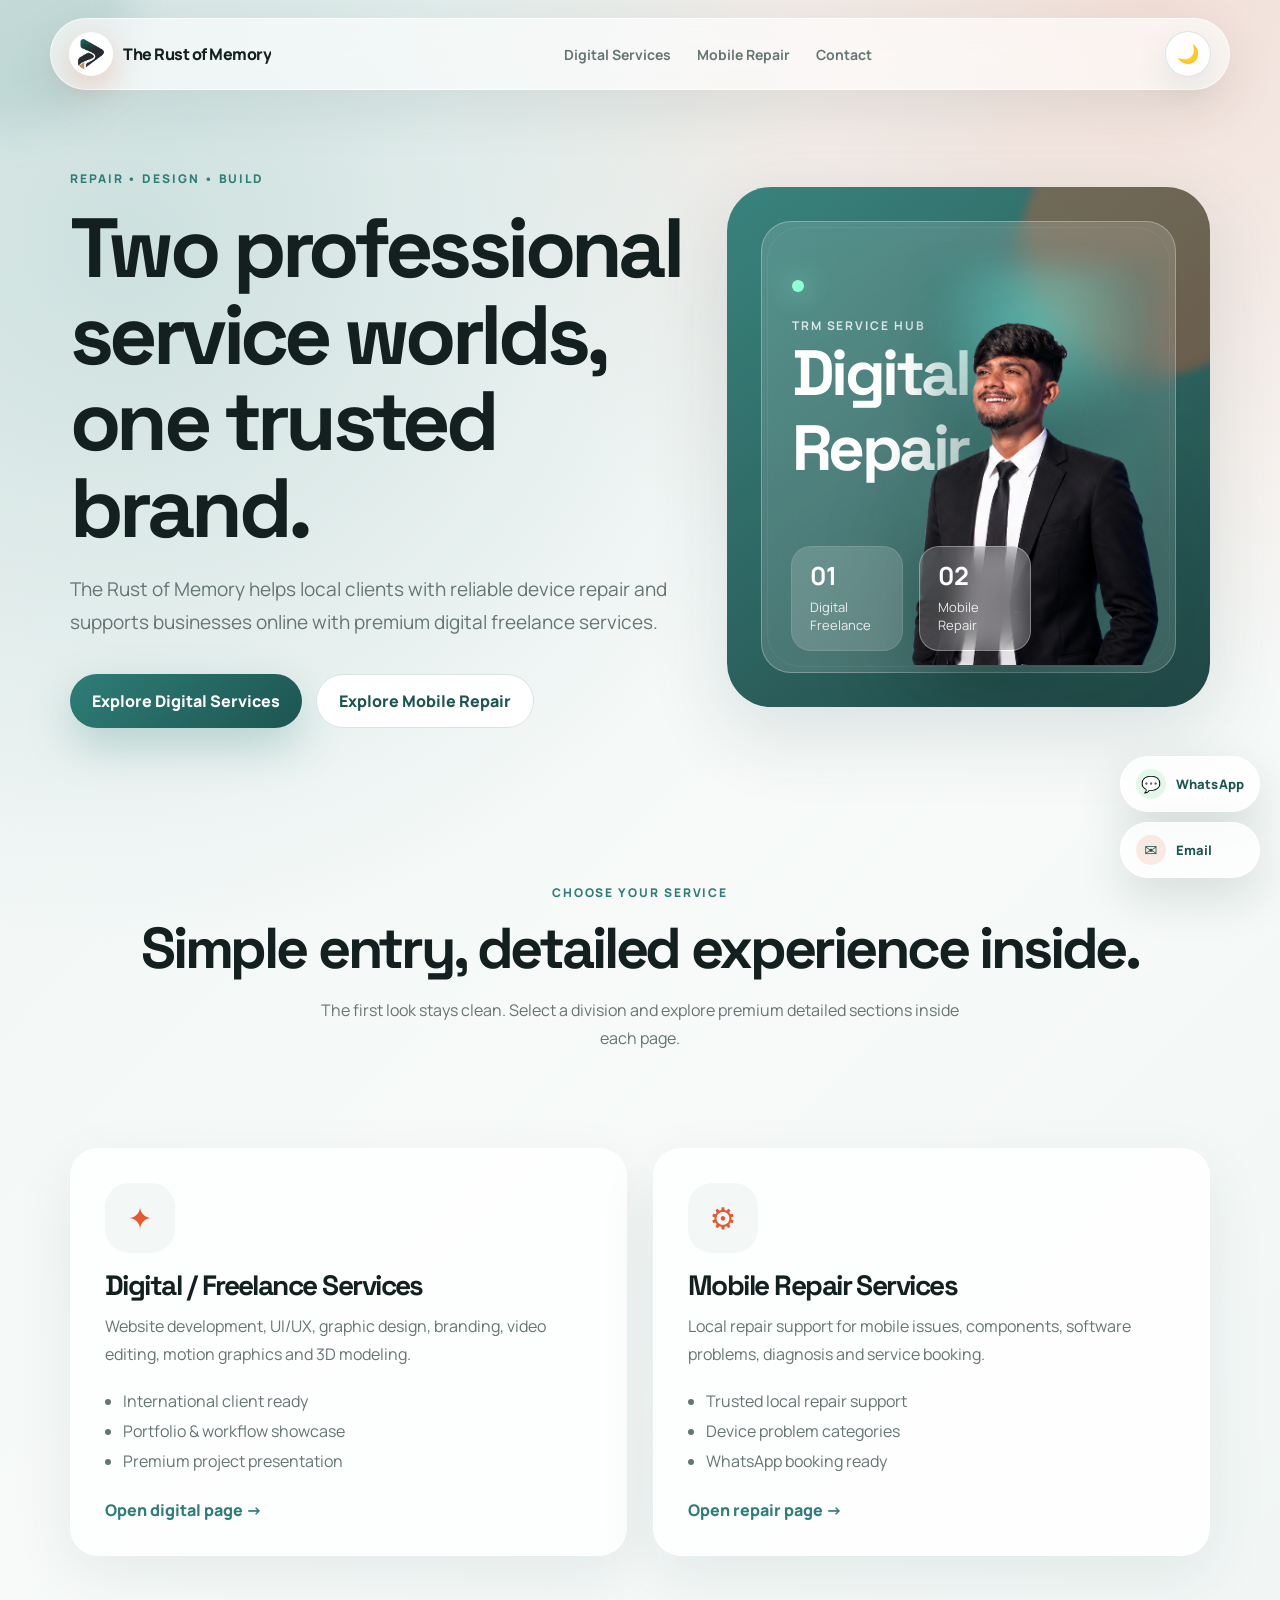
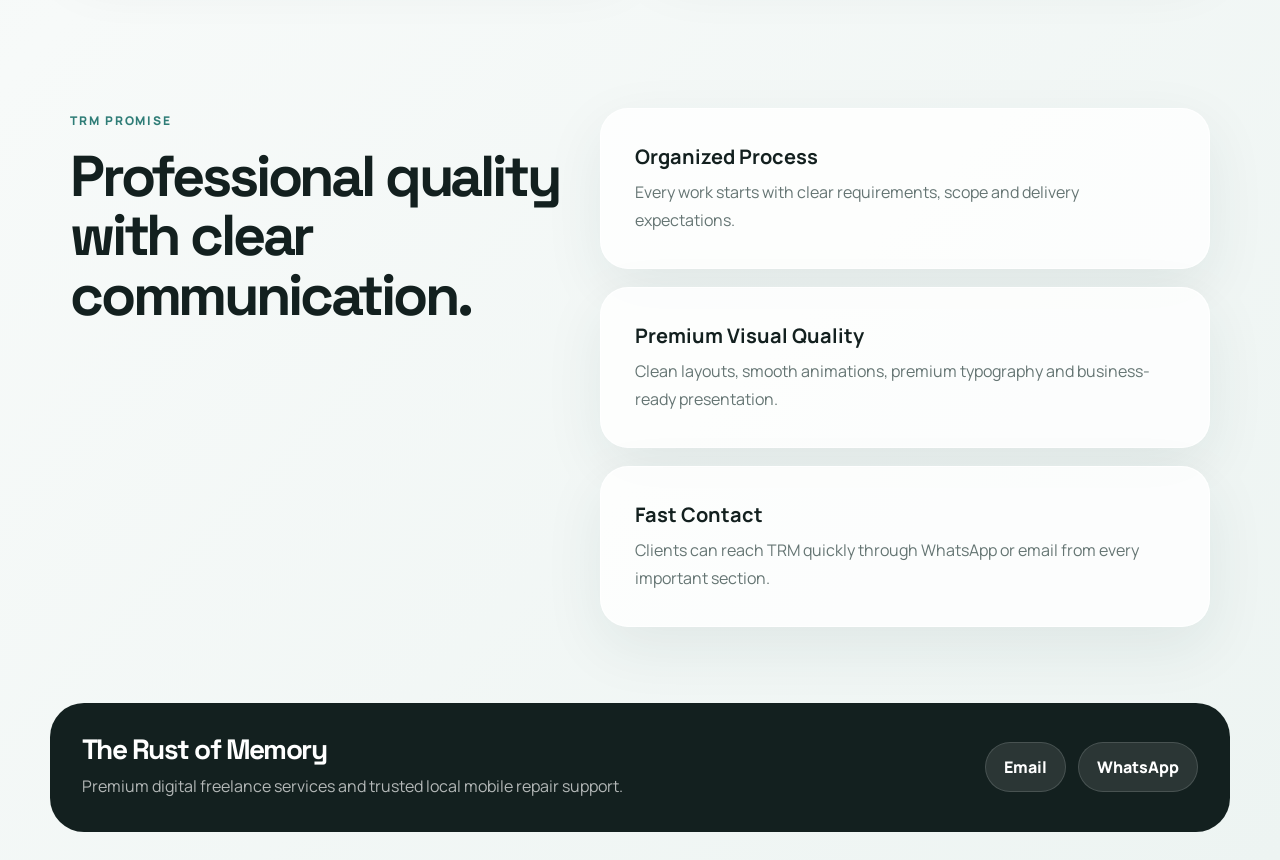
==== commit f02707a4: "Add files via upload" ====
--- a/index.html
+++ b/index.html
@@ -8,8 +8,12 @@
   <link rel="preconnect" href="https://fonts.googleapis.com">
   <link rel="preconnect" href="https://fonts.gstatic.com" crossorigin>
   <link href="https://fonts.googleapis.com/css2?family=Manrope:wght@400;500;600;700;800&family=Space+Grotesk:wght@500;600;700&display=swap" rel="stylesheet">
-  <link rel="stylesheet" href="./styles.css?v=3" />
-  <link rel="icon" type="image/png" href="./favicon.png">
+  <link rel="preload" as="image" href="./assets/images/hero/trm-hero-person.png">
+  <link rel="stylesheet" href="./styles.css?v=final" />
+  <link rel="icon" type="image/png" sizes="48x48" href="./favicon.png">
+<link rel="shortcut icon" type="image/png" href="./favicon.png">
+<link rel="apple-touch-icon" href="./favicon.png">
+  <meta name="theme-color" content="#2f7d77">
 </head>
 <body>
   <div class="loader"><img src="assets/logo/trm-logo.png" alt="TRM logo"><span>Loading TRM</span></div>
@@ -17,7 +21,7 @@
   <header class="site-header">
     <a href="index.html" class="brand"><img src="assets/logo/trm-logo.png" alt="TRM logo"><span>The Rust of Memory</span></a>
     <nav class="nav-links"><a href="freelance.html">Digital Services</a><a href="hardware.html">Mobile Repair</a><a href="#contact">Contact</a></nav>
-    <button class="menu-btn" aria-label="Open menu">☰</button>
+    <button class="menu-btn" type="button" aria-label="Open menu" aria-expanded="false">☰</button>
   </header>
   <main>
     <section class="hero section reveal">
@@ -27,7 +31,7 @@
         <p>The Rust of Memory helps local clients with reliable device repair and supports businesses online with premium digital freelance services.</p>
         <div class="hero-actions"><a class="btn primary" href="freelance.html">Explore Digital Services</a><a class="btn secondary" href="hardware.html">Explore Mobile Repair</a></div>
       </div>
-      <div class="hero-card floating-card"><div class="glass-panel"><span class="status-dot"></span><p class="panel-label">TRM Service Hub</p><h2>Digital + Repair</h2><div class="stat-grid"><div><strong>01</strong><span>Digital Freelance</span></div><div><strong>02</strong><span>Mobile Repair</span></div></div></div></div>
+      <div class="hero-card floating-card"><div class="glass-panel"><span class="status-dot"></span><p class="panel-label">TRM Service Hub</p><h2>Digital + Repair</h2></div><div class="hero-portrait-wrap"><img class="hero-portrait" src="assets/images/hero/trm-hero-person.png" alt="TRM professional portrait" loading="eager"></div><div class="stat-grid hero-stat-grid"><div><strong>01</strong><span>Digital Freelance</span></div><div><strong>02</strong><span>Mobile Repair</span></div></div></div>
     </section>
     <section class="section section-heading reveal"><span class="eyebrow">Choose your service</span><h2>Simple entry, detailed experience inside.</h2><p>The first look stays clean. Select a division and explore premium detailed sections inside each page.</p></section>
     <section class="service-choice section">
@@ -37,6 +41,6 @@
     <section class="why-section section reveal"><div><span class="eyebrow">TRM Promise</span><h2>Professional quality with clear communication.</h2></div><div class="why-grid"><article><h4>Organized Process</h4><p>Every work starts with clear requirements, scope and delivery expectations.</p></article><article><h4>Premium Visual Quality</h4><p>Clean layouts, smooth animations, premium typography and business-ready presentation.</p></article><article><h4>Fast Contact</h4><p>Clients can reach TRM quickly through WhatsApp or email from every important section.</p></article></div></section>
   </main>
   <footer id="contact" class="site-footer"><div><h3>The Rust of Memory</h3><p>Premium digital freelance services and trusted local mobile repair support.</p></div><div class="footer-actions"><a href="mailto:therustofmemory@gmail.com">Email</a><a href="https://wa.me/919382615603?text=Hi%20TRM,%20I%20would%20like%20to%20discuss%20a%20project." target="_blank" rel="noreferrer">WhatsApp</a></div></footer>
-  <div class="contact-widget" aria-label="Quick contact buttons"><a class="contact-btn whatsapp-btn" href="https://wa.me/919382615603?text=Hi%20TRM,%20I%20would%20like%20to%20discuss%20a%20project." target="_blank" rel="noreferrer" aria-label="Chat on WhatsApp"><span>💬</span><small>WhatsApp</small></a><a class="contact-btn email-btn" href="mailto:therustofmemory@gmail.com" aria-label="Send Email"><span>✉️</span><small>Email</small></a></div><button class="back-top" type="button" aria-label="Back to top">↑</button><script src="./script.js?v=3"></script>
+  <div class="contact-widget" aria-label="Quick contact buttons"><a class="contact-btn whatsapp-btn" href="https://wa.me/919382615603?text=Hi%20TRM,%20I%20would%20like%20to%20discuss%20a%20project." target="_blank" rel="noreferrer" aria-label="Chat on WhatsApp"><span>💬</span><small>WhatsApp</small></a><a class="contact-btn email-btn" href="mailto:therustofmemory@gmail.com" aria-label="Send Email"><span>✉️</span><small>Email</small></a></div><button class="back-top" type="button" aria-label="Back to top">↑</button><script src="./script.js?v=final"></script>
 </body>
 </html>
--- a/styles.css
+++ b/styles.css
@@ -256,3 +256,260 @@
 @media(hover:none){.btn:hover,.choice-card:hover,.detail-card:hover,.why-grid article:hover,.premium-service-card:hover,.showcase-card:hover,.tool-logo:hover,.contact-btn:hover{transform:none}.magnetic{transform:none!important}}
 @media(pointer:coarse){.cursor-glow{display:none}}
 @media(prefers-reduced-motion:reduce){*,*::before,*::after{animation-duration:.001ms!important;animation-iteration-count:1!important;scroll-behavior:auto!important;transition-duration:.001ms!important}.reveal{opacity:1!important;transform:none!important}}
+
+
+/* Showcase image enhancement */
+.showcase-card{isolation:isolate;background:#102622}
+.showcase-image{position:absolute;inset:0;width:100%;height:100%;object-fit:cover;z-index:0;transition:transform .65s ease}
+.showcase-card:before{content:"";position:absolute;inset:0;background:linear-gradient(180deg,rgba(8,18,17,.06),rgba(8,18,17,.84)),linear-gradient(90deg,rgba(0,0,0,.42),rgba(0,0,0,.04) 58%,rgba(0,0,0,.22));z-index:0}
+.showcase-card:after{z-index:0;opacity:.82}
+.showcase-card span,.showcase-card strong{position:relative;z-index:1;max-width:78%}
+.showcase-card.wide span,.showcase-card.wide strong{max-width:42%}
+.showcase-card:hover .showcase-image{transform:scale(1.06)}
+.showcase-website .showcase-image{object-position:center top}
+.showcase-branding .showcase-image{object-position:center center}
+.showcase-uiux .showcase-image{object-position:center center}
+.showcase-3d .showcase-image{object-position:center center}
+@media(max-width:850px){.showcase-card.wide span,.showcase-card.wide strong{max-width:78%}}
+
+
+/* Hero portrait enhancement */
+.hero-card{isolation:isolate}
+.hero-portrait-wrap{position:absolute;top:38px;right:8px;bottom:42px;width:min(51%,332px);display:flex;align-items:flex-end;justify-content:flex-end;z-index:3;pointer-events:none}
+.hero-portrait-wrap:before{content:"";position:absolute;left:8%;right:4%;top:4%;bottom:12%;background:radial-gradient(circle at 50% 18%,rgba(117,247,232,.52),rgba(47,125,119,.22) 36%,rgba(47,125,119,.08) 58%,transparent 76%);filter:blur(13px);opacity:.94}
+.hero-portrait{position:relative;display:block;height:100%;width:auto;max-width:100%;object-fit:contain;object-position:bottom right;filter:drop-shadow(0 24px 46px rgba(5,16,16,.40)) drop-shadow(0 0 18px rgba(95,245,228,.20))}
+.glass-panel{z-index:2;padding-right:214px}
+.glass-panel .panel-label,.glass-panel h2,.glass-panel .stat-grid{position:relative;z-index:4}
+@media(max-width:1100px){.hero-portrait-wrap{top:34px;right:10px;bottom:38px;width:min(50%,300px)}.glass-panel{padding-right:190px}}
+@media(max-width:850px){.hero-portrait-wrap{top:22px;right:10px;bottom:28px;width:min(48%,225px)}.glass-panel{padding-right:148px}}
+@media(max-width:520px){.hero-portrait-wrap{top:20px;right:8px;bottom:24px;width:min(46%,170px)}.hero-portrait-wrap:before{left:4%;right:0;top:8%;bottom:14%}.glass-panel{padding-right:118px}}
+
+/* Final hero card adjustment: portrait shifted left inside inner box, glass cards above portrait */
+.hero-card{isolation:isolate}
+.hero-portrait-wrap{
+  right:44px;
+  bottom:34px;
+  width:min(50%,318px);
+  z-index:3;
+}
+.hero-portrait{object-position:bottom center}
+.glass-panel{
+  z-index:5;
+}
+.stat-grid{
+  position:relative;
+  z-index:8;
+  max-width:390px;
+}
+.stat-grid div{
+  position:relative;
+  z-index:9;
+}
+@media(max-width:1100px){
+  .hero-portrait-wrap{right:46px;bottom:32px;width:min(49%,292px)}
+  .glass-panel{padding-right:170px}
+  .stat-grid{max-width:300px}
+}
+@media(max-width:850px){
+  .hero-portrait-wrap{right:34px;bottom:26px;width:min(47%,218px)}
+  .glass-panel{padding-right:135px}
+  .stat-grid{max-width:270px}
+}
+@media(max-width:520px){
+  .hero-portrait-wrap{right:24px;bottom:22px;width:min(45%,162px)}
+  .glass-panel{padding-right:108px}
+  .stat-grid{max-width:230px}
+}
+
+/* Final fixed hero layering: photo stays clear, only 02 glass card appears above photo */
+.hero-card{isolation:isolate;position:relative;overflow:hidden}
+.hero-card:before{z-index:1;pointer-events:none}
+.hero-card:after{z-index:0;pointer-events:none}
+.hero-card .glass-panel{
+  position:absolute;
+  left:34px;
+  right:34px;
+  top:34px;
+  bottom:34px;
+  padding:58px 30px 30px;
+  border-radius:30px;
+  background:rgba(255,255,255,.15);
+  border:1px solid rgba(255,255,255,.28);
+  backdrop-filter:blur(16px);
+  color:#fff;
+  z-index:2;
+}
+.hero-card .glass-panel .status-dot,
+.hero-card .glass-panel .panel-label,
+.hero-card .glass-panel h2{position:relative;z-index:3}
+.hero-card .glass-panel h2{max-width:310px;font-size:clamp(44px,5vw,64px);line-height:1.18}
+.hero-portrait-wrap{
+  position:absolute;
+  top:78px;
+  right:54px;
+  bottom:34px;
+  width:min(49%,330px);
+  display:flex;
+  align-items:flex-end;
+  justify-content:flex-end;
+  z-index:4;
+  pointer-events:none;
+}
+.hero-portrait-wrap:before{z-index:0}
+.hero-portrait{position:relative;z-index:1;height:100%;width:auto;max-width:100%;object-fit:contain;object-position:bottom center;filter:drop-shadow(0 24px 46px rgba(5,16,16,.40)) drop-shadow(0 0 18px rgba(95,245,228,.18))}
+.hero-card .hero-stat-grid{
+  position:absolute;
+  left:64px;
+  bottom:86px;
+  display:grid;
+  grid-template-columns:repeat(2,128px);
+  gap:18px;
+  margin:0;
+  width:auto;
+  max-width:none;
+  z-index:8;
+}
+.hero-card .hero-stat-grid div{
+  min-height:116px;
+  padding:20px 22px;
+  border-radius:22px;
+  background:rgba(255,255,255,.16);
+  border:1px solid rgba(255,255,255,.10);
+  backdrop-filter:blur(14px);
+  color:#fff;
+  box-shadow:none;
+}
+.hero-card .hero-stat-grid div:nth-child(2){
+  background:rgba(255,255,255,.20);
+  border-color:rgba(255,255,255,.32);
+  box-shadow:0 18px 45px rgba(0,0,0,.14);
+  z-index:9;
+}
+.hero-card .hero-stat-grid strong{display:block;font-size:28px;line-height:1.1;margin-bottom:12px;color:#fff}
+.hero-card .hero-stat-grid span{display:block;font-size:14px;line-height:1.55;color:rgba(255,255,255,.86)}
+
+@media(max-width:1100px){
+  .hero-card .glass-panel{left:30px;right:30px;top:30px;bottom:30px;padding:50px 26px 26px}
+  .hero-portrait-wrap{top:72px;right:42px;bottom:30px;width:min(49%,300px)}
+  .hero-card .hero-stat-grid{left:58px;bottom:74px;grid-template-columns:repeat(2,116px);gap:14px}
+  .hero-card .hero-stat-grid div{min-height:108px;padding:17px 18px}
+}
+@media(max-width:850px){
+  .hero-card .glass-panel{left:22px;right:22px;top:22px;bottom:22px;padding:34px 20px 20px;border-radius:24px}
+  .hero-card .glass-panel h2{font-size:clamp(34px,10vw,48px);max-width:230px}
+  .hero-portrait-wrap{top:78px;right:24px;bottom:22px;width:min(47%,230px)}
+  .hero-card .hero-stat-grid{left:42px;bottom:52px;grid-template-columns:repeat(2,94px);gap:10px}
+  .hero-card .hero-stat-grid div{min-height:92px;padding:14px 14px;border-radius:18px}
+  .hero-card .hero-stat-grid strong{font-size:24px;margin-bottom:8px}
+  .hero-card .hero-stat-grid span{font-size:12px;line-height:1.45}
+}
+@media(max-width:520px){
+  .hero-card .glass-panel{left:18px;right:18px;top:18px;bottom:18px;padding:26px 16px 16px;border-radius:22px}
+  .hero-card .glass-panel h2{font-size:34px;max-width:180px}
+  .hero-card .panel-label{font-size:10px}
+  .hero-card .status-dot{width:10px;height:10px;margin-bottom:12px}
+  .hero-portrait-wrap{top:78px;right:16px;bottom:18px;width:min(46%,172px)}
+  .hero-card .hero-stat-grid{left:32px;bottom:42px;grid-template-columns:repeat(2,76px);gap:8px}
+  .hero-card .hero-stat-grid div{min-height:78px;padding:11px 10px;border-radius:15px}
+  .hero-card .hero-stat-grid strong{font-size:19px;margin-bottom:5px}
+  .hero-card .hero-stat-grid span{font-size:10px;line-height:1.35}
+}
+
+/* Final approved hero polish: smaller/lower 01 + 02 cards and larger clear photo */
+.hero-card .hero-portrait-wrap{
+  top:66px;
+  right:42px;
+  bottom:30px;
+  width:min(54%,360px);
+  z-index:4;
+}
+.hero-card .hero-stat-grid{
+  left:64px;
+  bottom:56px;
+  grid-template-columns:repeat(2,112px);
+  gap:16px;
+  z-index:10;
+}
+.hero-card .hero-stat-grid div{
+  min-height:94px;
+  padding:15px 18px;
+  border-radius:20px;
+}
+.hero-card .hero-stat-grid strong{font-size:25px;margin-bottom:8px}
+.hero-card .hero-stat-grid span{font-size:13px;line-height:1.42}
+.hero-card .hero-stat-grid div:nth-child(2){z-index:12}
+@media(max-width:1100px){
+  .hero-card .hero-portrait-wrap{top:62px;right:34px;bottom:28px;width:min(53%,330px)}
+  .hero-card .hero-stat-grid{left:58px;bottom:48px;grid-template-columns:repeat(2,102px);gap:13px}
+  .hero-card .hero-stat-grid div{min-height:88px;padding:14px 16px;border-radius:19px}
+  .hero-card .hero-stat-grid strong{font-size:23px;margin-bottom:7px}
+  .hero-card .hero-stat-grid span{font-size:12px;line-height:1.38}
+}
+@media(max-width:850px){
+  .hero-card .hero-portrait-wrap{top:62px;right:18px;bottom:22px;width:min(52%,258px)}
+  .hero-card .hero-stat-grid{left:42px;bottom:30px;grid-template-columns:repeat(2,82px);gap:8px}
+  .hero-card .hero-stat-grid div{min-height:70px;padding:9px 11px;border-radius:15px}
+  .hero-card .hero-stat-grid strong{font-size:19px;margin-bottom:4px}
+  .hero-card .hero-stat-grid span{font-size:10px;line-height:1.28}
+}
+@media(max-width:520px){
+  .hero-card .hero-portrait-wrap{top:62px;right:12px;bottom:18px;width:min(51%,190px)}
+  .hero-card .hero-stat-grid{left:30px;bottom:24px;grid-template-columns:repeat(2,66px);gap:7px}
+  .hero-card .hero-stat-grid div{min-height:60px;padding:8px 8px;border-radius:13px}
+  .hero-card .hero-stat-grid strong{font-size:16px;margin-bottom:3px}
+  .hero-card .hero-stat-grid span{font-size:8.6px;line-height:1.24}
+}
+
+
+/* ===== TRM Final GitHub Responsive Patch =====
+   Ready for desktop, tablet and mobile upload.
+   Keeps the portrait inside the card; only the 02 glass card can sit above the photo.
+*/
+html,body{overflow-x:hidden}
+.hero-card{min-height:520px;max-width:620px;margin-inline:auto}
+.hero-card .glass-panel{overflow:hidden}
+.hero-card .hero-portrait-wrap{
+  top:60px;
+  right:42px;
+  bottom:42px;
+  width:min(55%,370px);
+  z-index:4;
+}
+.hero-card .hero-portrait{object-position:bottom center}
+.hero-card .hero-stat-grid{
+  left:64px;
+  bottom:56px;
+  grid-template-columns:repeat(2,112px);
+  gap:16px;
+  z-index:10;
+}
+.hero-card .hero-stat-grid div:nth-child(1){z-index:10}
+.hero-card .hero-stat-grid div:nth-child(2){z-index:14}
+@media(min-width:1181px){
+  .hero-card{max-width:none;margin-inline:0}
+}
+@media(max-width:1100px){
+  .hero-card{min-height:500px}
+  .hero-card .hero-portrait-wrap{top:58px;right:34px;bottom:38px;width:min(54%,340px)}
+  .hero-card .hero-stat-grid{left:58px;bottom:48px;grid-template-columns:repeat(2,102px);gap:13px}
+}
+@media(max-width:850px){
+  .hero-card{min-height:390px;max-width:560px}
+  .hero-card .hero-portrait-wrap{top:60px;right:18px;bottom:30px;width:min(52%,258px)}
+  .hero-card .hero-stat-grid{left:42px;bottom:34px;grid-template-columns:repeat(2,82px);gap:8px}
+}
+@media(max-width:520px){
+  .hero-card{min-height:350px;border-radius:28px}
+  .hero-card .glass-panel{left:16px;right:16px;top:16px;bottom:16px;padding:24px 14px 14px;border-radius:20px}
+  .hero-card .glass-panel h2{font-size:32px;max-width:174px;line-height:1.12}
+  .hero-card .hero-portrait-wrap{top:60px;right:10px;bottom:26px;width:min(52%,198px)}
+  .hero-card .hero-stat-grid{left:26px;bottom:28px;grid-template-columns:repeat(2,66px);gap:7px}
+  .hero-card .hero-stat-grid div{min-height:58px;padding:8px 8px;border-radius:13px}
+  .hero-card .hero-stat-grid strong{font-size:16px;margin-bottom:3px}
+  .hero-card .hero-stat-grid span{font-size:8.6px;line-height:1.22}
+}
+@media(max-width:380px){
+  .hero-card{min-height:330px}
+  .hero-card .hero-portrait-wrap{top:64px;right:8px;bottom:24px;width:min(51%,170px)}
+  .hero-card .hero-stat-grid{left:22px;bottom:24px;grid-template-columns:repeat(2,61px);gap:6px}
+}
